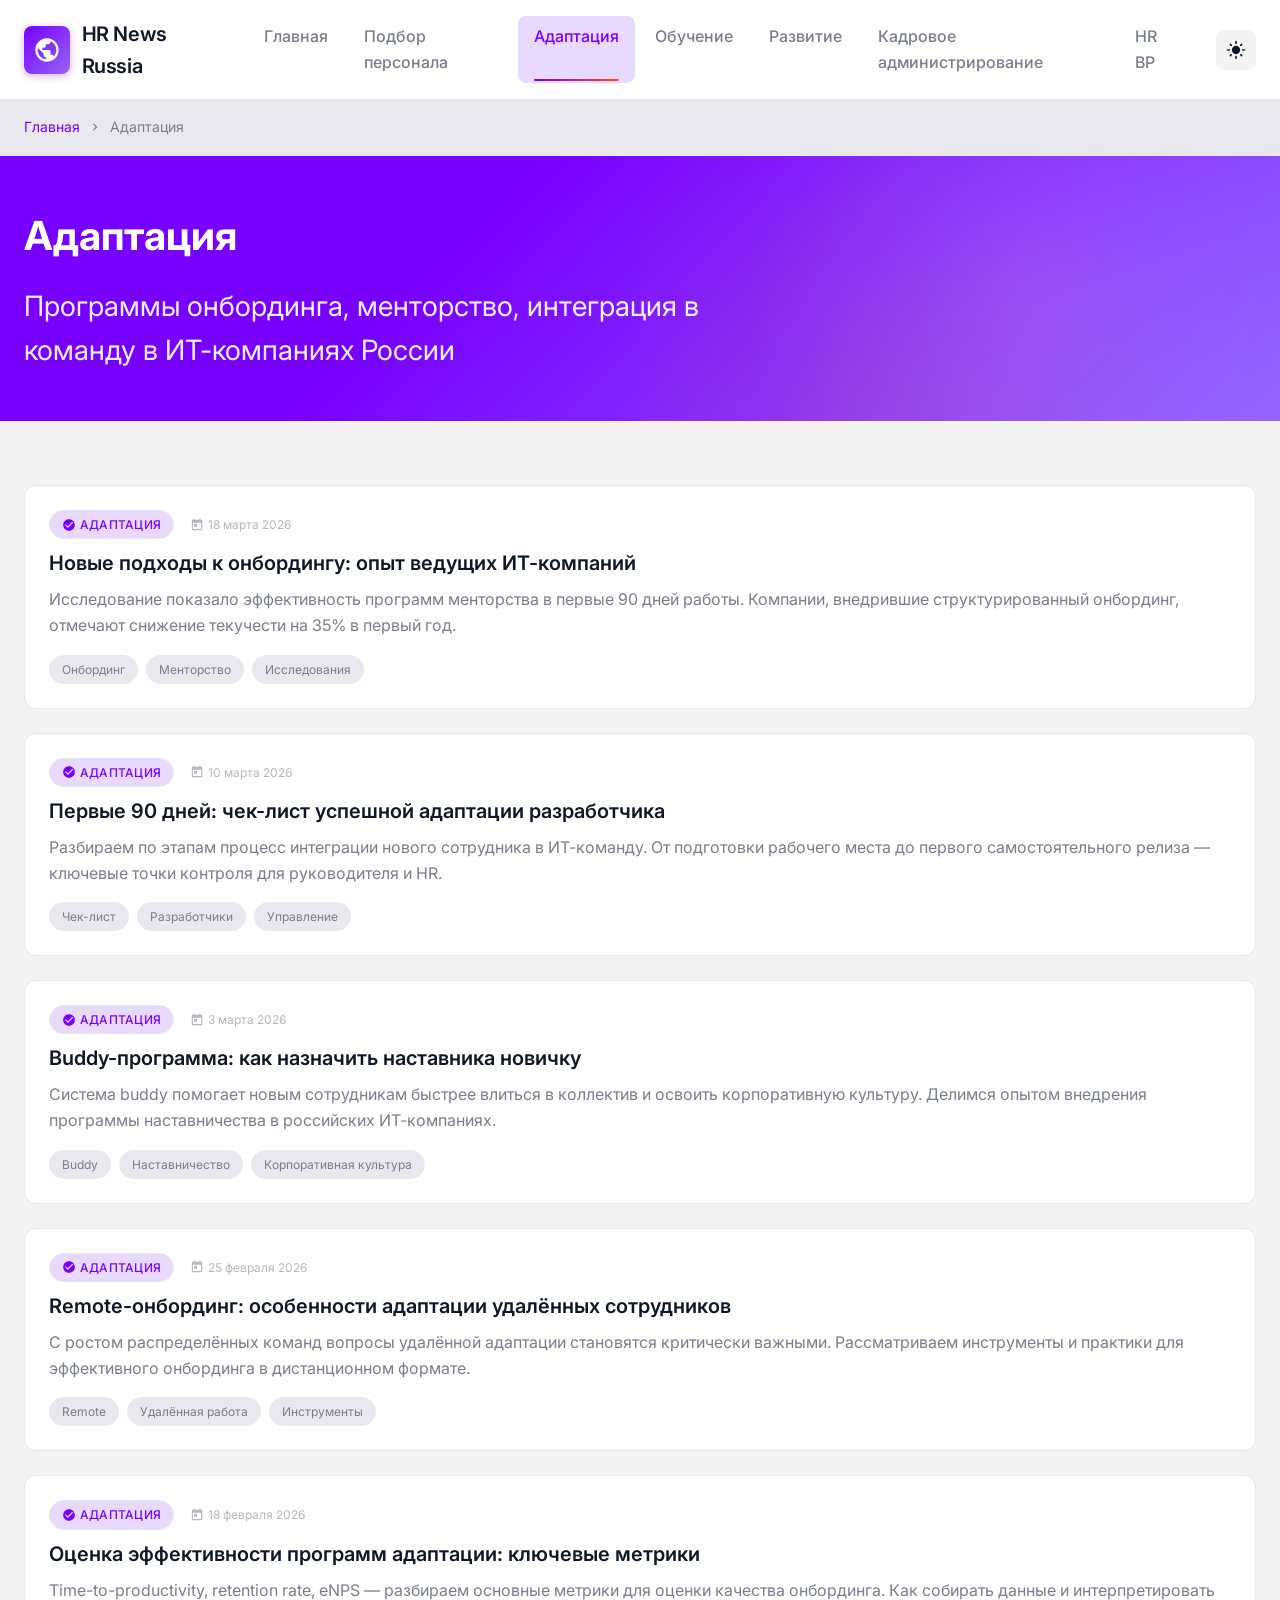
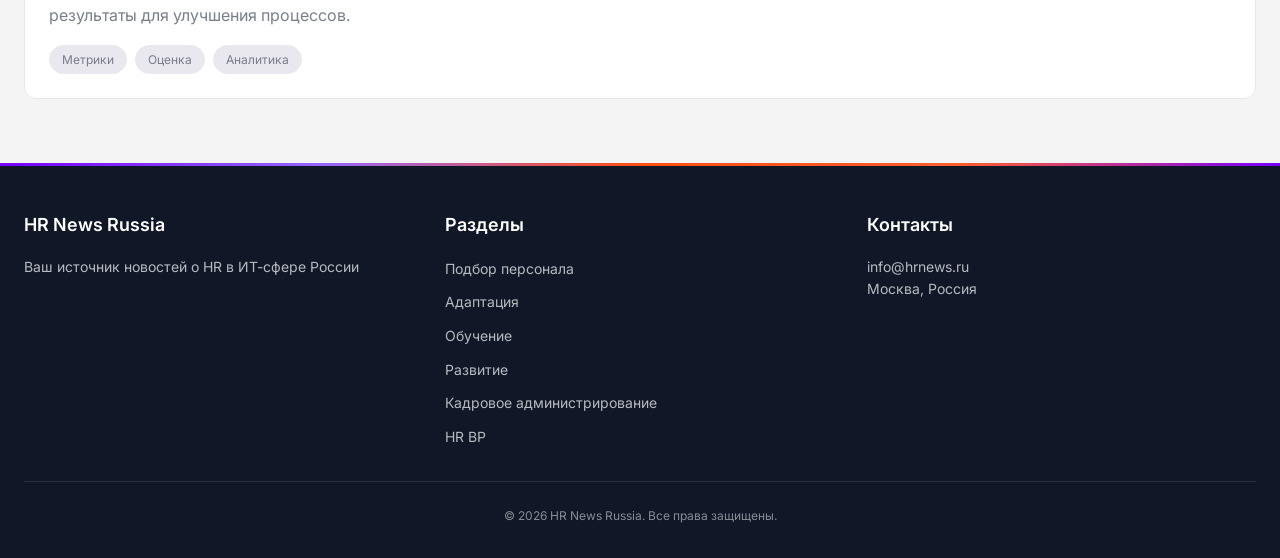
==== pages/adaptation.html @ 778531fd "Initial commit: HR News Russia website with Rostelecom design system" ====
<!DOCTYPE html>
<html lang="ru">
<head>
    <meta charset="UTF-8">
    <meta name="viewport" content="width=device-width, initial-scale=1.0">
    <title>Адаптация — HR News Russia</title>
    <link rel="stylesheet" href="../styles/main.css">
    <link rel="preconnect" href="https://fonts.googleapis.com">
    <link rel="preconnect" href="https://fonts.gstatic.com" crossorigin>
    <link href="https://fonts.googleapis.com/css2?family=Inter:wght@300;400;500;600;700&display=swap" rel="stylesheet">
</head>
<body>
    <!-- Header -->
    <header class="header">
        <div class="container">
            <div class="header-content">
                <div class="logo">
                    <div class="logo-icon">
                        <svg viewBox="0 0 24 24" xmlns="http://www.w3.org/2000/svg">
                            <path d="M12 2C6.48 2 2 6.48 2 12s4.48 10 10 10 10-4.48 10-10S17.52 2 12 2zm-1 17.93c-3.95-.49-7-3.85-7-7.93 0-.62.08-1.21.21-1.79L9 15v1c0 1.1.9 2 2 2v1.93zm6.9-2.54c-.26-.81-1-1.39-1.9-1.39h-1v-3c0-.55-.45-1-1-1H8v-2h2c.55 0 1-.45 1-1V7h2c1.1 0 2-.9 2-2v-.41c2.93 1.19 5 4.06 5 7.41 0 2.08-.8 3.97-2.1 5.39z"/>
                        </svg>
                    </div>
                    <span class="logo-text">HR News Russia</span>
                </div>
                <nav class="nav">
                    <a href="../index.html" class="nav-link">Главная</a>
                    <a href="recruitment.html" class="nav-link">Подбор персонала</a>
                    <a href="adaptation.html" class="nav-link active">Адаптация</a>
                    <a href="training.html" class="nav-link">Обучение</a>
                    <a href="development.html" class="nav-link">Развитие</a>
                    <a href="hr-admin.html" class="nav-link">Кадровое администрирование</a>
                    <a href="hr-bp.html" class="nav-link">HR BP</a>
                </nav>
                <div style="display: flex; gap: 8px; align-items: center;">
                    <button class="theme-toggle" id="themeToggle" aria-label="Переключить тему">
                        <svg class="sun-icon" viewBox="0 0 24 24" xmlns="http://www.w3.org/2000/svg">
                            <path d="M12 7c-2.76 0-5 2.24-5 5s2.24 5 5 5 5-2.24 5-5-2.24-5-5-5zM2 13h2c.55 0 1-.45 1-1s-.45-1-1-1H2c-.55 0-1 .45-1 1s.45 1 1 1zm18 0h2c.55 0 1-.45 1-1s-.45-1-1-1h-2c-.55 0-1 .45-1 1s.45 1 1 1zM11 2v2c0 .55.45 1 1 1s1-.45 1-1V2c0-.55-.45-1-1-1s-1 .45-1 1zm0 18v2c0 .55.45 1 1 1s1-.45 1-1v-2c0-.55-.45-1-1-1s-1 .45-1 1zM5.99 4.58c-.39-.39-1.03-.39-1.41 0-.39.39-.39 1.03 0 1.41l1.06 1.06c.39.39 1.03.39 1.41 0s.39-1.03 0-1.41L5.99 4.58zm12.37 12.37c-.39-.39-1.03-.39-1.41 0-.39.39-.39 1.03 0 1.41l1.06 1.06c.39.39 1.03.39 1.41 0 .39-.39.39-1.03 0-1.41l-1.06-1.06zm1.06-10.96c.39-.39.39-1.03 0-1.41-.39-.39-1.03-.39-1.41 0l-1.06 1.06c-.39.39-.39 1.03 0 1.41s1.03.39 1.41 0l1.06-1.06zM7.05 18.36c.39-.39.39-1.03 0-1.41-.39-.39-1.03-.39-1.41 0l-1.06 1.06c-.39.39-.39 1.03 0 1.41s1.03.39 1.41 0l1.06-1.06z"/>
                        </svg>
                        <svg class="moon-icon" viewBox="0 0 24 24" xmlns="http://www.w3.org/2000/svg" style="display: none;">
                            <path d="M12 3c-4.97 0-9 4.03-9 9s4.03 9 9 9 9-4.03 9-9c0-.46-.04-.92-.1-1.36-.98 1.37-2.58 2.26-4.4 2.26-2.98 0-5.4-2.42-5.4-5.4 0-1.81.89-3.42 2.26-4.4-.44-.06-.9-.1-1.36-.1z"/>
                        </svg>
                    </button>
                    <button class="mobile-menu-btn" aria-label="Меню">
                        <span></span>
                        <span></span>
                        <span></span>
                    </button>
                </div>
            </div>
        </div>
    </header>

    <!-- Breadcrumbs -->
    <div class="breadcrumbs">
        <div class="container">
            <ul class="breadcrumbs-list">
                <li><a href="../index.html">Главная</a></li>
                <li>
                    <svg viewBox="0 0 24 24" xmlns="http://www.w3.org/2000/svg">
                        <path d="M10 6L8.59 7.41 13.17 12l-4.58 4.59L10 18l6-6z"/>
                    </svg>
                </li>
                <li>Адаптация</li>
            </ul>
        </div>
    </div>

    <!-- Page Header -->
    <section class="page-header">
        <div class="container">
            <h1 class="page-title">Адаптация</h1>
            <p class="page-description">Программы онбординга, менторство, интеграция в команду в ИТ-компаниях России</p>
        </div>
    </section>

    <!-- Page Content -->
    <section class="page-content">
        <div class="container">
            <div class="articles-list">
                <article class="article-card animate-fade-in-up">
                    <div class="article-meta">
                        <span class="article-category">
                            <svg viewBox="0 0 24 24" xmlns="http://www.w3.org/2000/svg">
                                <path d="M12 2C6.48 2 2 6.48 2 12s4.48 10 10 10 10-4.48 10-10S17.52 2 12 2zm-2 15l-5-5 1.41-1.41L10 14.17l7.59-7.59L19 8l-9 9z"/>
                            </svg>
                            Адаптация
                        </span>
                        <span class="article-date">
                            <svg viewBox="0 0 24 24" xmlns="http://www.w3.org/2000/svg">
                                <path d="M19 3h-1V1h-2v2H8V1H6v2H5c-1.11 0-1.99.9-1.99 2L3 19c0 1.1.89 2 2 2h14c1.1 0 2-.9 2-2V5c0-1.1-.9-2-2-2zm0 16H5V8h14v11zM7 10h5v5H7z"/>
                            </svg>
                            18 марта 2026
                        </span>
                    </div>
                    <h2 class="article-title">Новые подходы к онбордингу: опыт ведущих ИТ-компаний</h2>
                    <p class="article-excerpt">Исследование показало эффективность программ менторства в первые 90 дней работы. Компании, внедрившие структурированный онбординг, отмечают снижение текучести на 35% в первый год.</p>
                    <div class="article-tags">
                        <span class="article-tag">Онбординг</span>
                        <span class="article-tag">Менторство</span>
                        <span class="article-tag">Исследования</span>
                    </div>
                </article>

                <article class="article-card animate-fade-in-up">
                    <div class="article-meta">
                        <span class="article-category">
                            <svg viewBox="0 0 24 24" xmlns="http://www.w3.org/2000/svg">
                                <path d="M12 2C6.48 2 2 6.48 2 12s4.48 10 10 10 10-4.48 10-10S17.52 2 12 2zm-2 15l-5-5 1.41-1.41L10 14.17l7.59-7.59L19 8l-9 9z"/>
                            </svg>
                            Адаптация
                        </span>
                        <span class="article-date">
                            <svg viewBox="0 0 24 24" xmlns="http://www.w3.org/2000/svg">
                                <path d="M19 3h-1V1h-2v2H8V1H6v2H5c-1.11 0-1.99.9-1.99 2L3 19c0 1.1.89 2 2 2h14c1.1 0 2-.9 2-2V5c0-1.1-.9-2-2-2zm0 16H5V8h14v11zM7 10h5v5H7z"/>
                            </svg>
                            10 марта 2026
                        </span>
                    </div>
                    <h2 class="article-title">Первые 90 дней: чек-лист успешной адаптации разработчика</h2>
                    <p class="article-excerpt">Разбираем по этапам процесс интеграции нового сотрудника в ИТ-команду. От подготовки рабочего места до первого самостоятельного релиза — ключевые точки контроля для руководителя и HR.</p>
                    <div class="article-tags">
                        <span class="article-tag">Чек-лист</span>
                        <span class="article-tag">Разработчики</span>
                        <span class="article-tag">Управление</span>
                    </div>
                </article>

                <article class="article-card animate-fade-in-up">
                    <div class="article-meta">
                        <span class="article-category">
                            <svg viewBox="0 0 24 24" xmlns="http://www.w3.org/2000/svg">
                                <path d="M12 2C6.48 2 2 6.48 2 12s4.48 10 10 10 10-4.48 10-10S17.52 2 12 2zm-2 15l-5-5 1.41-1.41L10 14.17l7.59-7.59L19 8l-9 9z"/>
                            </svg>
                            Адаптация
                        </span>
                        <span class="article-date">
                            <svg viewBox="0 0 24 24" xmlns="http://www.w3.org/2000/svg">
                                <path d="M19 3h-1V1h-2v2H8V1H6v2H5c-1.11 0-1.99.9-1.99 2L3 19c0 1.1.89 2 2 2h14c1.1 0 2-.9 2-2V5c0-1.1-.9-2-2-2zm0 16H5V8h14v11zM7 10h5v5H7z"/>
                            </svg>
                            3 марта 2026
                        </span>
                    </div>
                    <h2 class="article-title">Buddy-программа: как назначить наставника новичку</h2>
                    <p class="article-excerpt">Система buddy помогает новым сотрудникам быстрее влиться в коллектив и освоить корпоративную культуру. Делимся опытом внедрения программы наставничества в российских ИТ-компаниях.</p>
                    <div class="article-tags">
                        <span class="article-tag">Buddy</span>
                        <span class="article-tag">Наставничество</span>
                        <span class="article-tag">Корпоративная культура</span>
                    </div>
                </article>

                <article class="article-card animate-fade-in-up">
                    <div class="article-meta">
                        <span class="article-category">
                            <svg viewBox="0 0 24 24" xmlns="http://www.w3.org/2000/svg">
                                <path d="M12 2C6.48 2 2 6.48 2 12s4.48 10 10 10 10-4.48 10-10S17.52 2 12 2zm-2 15l-5-5 1.41-1.41L10 14.17l7.59-7.59L19 8l-9 9z"/>
                            </svg>
                            Адаптация
                        </span>
                        <span class="article-date">
                            <svg viewBox="0 0 24 24" xmlns="http://www.w3.org/2000/svg">
                                <path d="M19 3h-1V1h-2v2H8V1H6v2H5c-1.11 0-1.99.9-1.99 2L3 19c0 1.1.89 2 2 2h14c1.1 0 2-.9 2-2V5c0-1.1-.9-2-2-2zm0 16H5V8h14v11zM7 10h5v5H7z"/>
                            </svg>
                            25 февраля 2026
                        </span>
                    </div>
                    <h2 class="article-title">Remote-онбординг: особенности адаптации удалённых сотрудников</h2>
                    <p class="article-excerpt">С ростом распределённых команд вопросы удалённой адаптации становятся критически важными. Рассматриваем инструменты и практики для эффективного онбординга в дистанционном формате.</p>
                    <div class="article-tags">
                        <span class="article-tag">Remote</span>
                        <span class="article-tag">Удалённая работа</span>
                        <span class="article-tag">Инструменты</span>
                    </div>
                </article>

                <article class="article-card animate-fade-in-up">
                    <div class="article-meta">
                        <span class="article-category">
                            <svg viewBox="0 0 24 24" xmlns="http://www.w3.org/2000/svg">
                                <path d="M12 2C6.48 2 2 6.48 2 12s4.48 10 10 10 10-4.48 10-10S17.52 2 12 2zm-2 15l-5-5 1.41-1.41L10 14.17l7.59-7.59L19 8l-9 9z"/>
                            </svg>
                            Адаптация
                        </span>
                        <span class="article-date">
                            <svg viewBox="0 0 24 24" xmlns="http://www.w3.org/2000/svg">
                                <path d="M19 3h-1V1h-2v2H8V1H6v2H5c-1.11 0-1.99.9-1.99 2L3 19c0 1.1.89 2 2 2h14c1.1 0 2-.9 2-2V5c0-1.1-.9-2-2-2zm0 16H5V8h14v11zM7 10h5v5H7z"/>
                            </svg>
                            18 февраля 2026
                        </span>
                    </div>
                    <h2 class="article-title">Оценка эффективности программ адаптации: ключевые метрики</h2>
                    <p class="article-excerpt">Time-to-productivity, retention rate, eNPS — разбираем основные метрики для оценки качества онбординга. Как собирать данные и интерпретировать результаты для улучшения процессов.</p>
                    <div class="article-tags">
                        <span class="article-tag">Метрики</span>
                        <span class="article-tag">Оценка</span>
                        <span class="article-tag">Аналитика</span>
                    </div>
                </article>
            </div>
        </div>
    </section>

    <!-- Footer -->
    <footer class="footer">
        <div class="container">
            <div class="footer-content">
                <div class="footer-section">
                    <h4>HR News Russia</h4>
                    <p>Ваш источник новостей о HR в ИТ-сфере России</p>
                </div>
                <div class="footer-section">
                    <h4>Разделы</h4>
                    <ul>
                        <li><a href="recruitment.html">Подбор персонала</a></li>
                        <li><a href="adaptation.html">Адаптация</a></li>
                        <li><a href="training.html">Обучение</a></li>
                        <li><a href="development.html">Развитие</a></li>
                        <li><a href="hr-admin.html">Кадровое администрирование</a></li>
                        <li><a href="hr-bp.html">HR BP</a></li>
                    </ul>
                </div>
                <div class="footer-section">
                    <h4>Контакты</h4>
                    <p>info@hrnews.ru</p>
                    <p>Москва, Россия</p>
                </div>
            </div>
            <div class="footer-bottom">
                <p>&copy; 2026 HR News Russia. Все права защищены.</p>
            </div>
        </div>
    </footer>

    <script src="../scripts/main.js"></script>
</body>
</html>
---- styles/main.css ----
/* ===================================
   HR News Russia — Rostelecom Design System
   https://design.rt.ru/gen2/
   
   Цветовая схема: Комплементарная (Purple + Orange-Red)
   Правило 60-30-10: 60% основной, 30% вторичный, 10% акцент
   =================================== */

/* ===================================
   CSS Variables — Rostelecom Theme
   =================================== */
:root {
    /* ===== Primary Colors — Rostelecom Official Palette ===== */
    /* Primary 1 (Purple) — основной брендовый цвет */
    --primary-1-day: #7700FF;
    --primary-1-night: #9466FF;
    --primary-1-light: #B380FF;
    --primary-1-lighter: #D4B3FF;
    --primary-1-lightest: #E8D9FF;
    
    /* Primary 2 (Orange-Red) — вторичный брендовый цвет */
    --primary-2-day: #FF4F12;
    --primary-2-night: #FF5E2D;
    --primary-2-light: #FF7A50;
    --primary-2-lighter: #FF9B7A;
    --primary-2-lightest: #FFC4B3;
    
    /* ===== Secondary Colors — Rostelecom Official Palette ===== */
    /* Secondary 1 (Teal/Green) */
    --secondary-1-day: #29CCA3;
    --secondary-1-night: #16D9A6;
    --secondary-1-light: #4AE5B8;
    --secondary-1-lighter: #7EEFD0;
    --secondary-1-lightest: #B8F8E8;
    
    /* Secondary 2 (Blue) */
    --secondary-2-day: #2F9AFF;
    --secondary-2-night: #40A2FF;
    --secondary-2-light: #5AADFF;
    --secondary-2-lighter: #85C2FF;
    --secondary-2-lightest: #BDE0FF;
    
    /* ===== System UI Colors — Rostelecom Official Palette ===== */
    /* Success (Green) */
    --success-day: #00D359;
    --success-night: #26DA72;
    --success-light: #4AE58A;
    --success-bg: #E6F9ED;
    
    /* Error (Red) */
    --error-day: #FF0C0C;
    --error-night: #FF4747;
    --error-light: #FF6B6B;
    --error-bg: #FFE6E6;
    
    /* Warning (Yellow/Amber) */
    --warning-day: #FFB608;
    --warning-night: #FFCA00;
    --warning-light: #FFD633;
    --warning-bg: #FFF8E6;
    
    /* Info (Blue) */
    --info-day: #0042ED;
    --info-night: #4075FF;
    --info-light: #6B91FF;
    --info-bg: #E6EBFF;
    
    /* ===== Grayscale Palette — Rostelecom Official ===== */
    --black: #101828;        /* 100% */
    --grey-95: #1D2533;      /* 95% */
    --grey-90: #272F3D;      /* 90% */
    --grey-80: #3D4555;      /* 80% */
    --grey-60: #797E8B;      /* 60% */
    --grey-40: #B5B7C0;      /* 40% */
    --grey-20: #D3D4DB;      /* 20% */
    --grey-10: #E8E8EE;      /* 10% */
    --grey-5: #F4F4F5;       /* 5% */
    --white: #FFFFFF;        /* 0% */
    
    /* ===== Transparent Palette — For Light Theme ===== */
    --transparent-100: rgba(16, 24, 40, 1);
    --transparent-75: rgba(16, 24, 40, 0.7);
    --transparent-50: rgba(16, 24, 40, 0.5);
    --transparent-25: rgba(16, 24, 40, 0.25);
    --transparent-10: rgba(16, 24, 40, 0.1);
    --transparent-5: rgba(16, 24, 40, 0.05);
    --transparent-3: rgba(16, 24, 40, 0.025);
    
    /* ===== Semantic Color Variables — Rostelecom IT Company Scheme ===== */
    /* Primary: Purple — креативность, инновации, технологии */
    --color-primary: var(--primary-1-day);
    --color-primary-hover: var(--primary-1-light);
    --color-primary-active: var(--primary-1-day);
    --color-primary-light: var(--primary-1-lightest);
    --color-primary-bg: var(--primary-1-lightest);
    --color-primary-night: var(--primary-1-night);
    
    /* Secondary: Orange-Red — энергия, действие, CTA */
    --color-secondary: var(--primary-2-day);
    --color-secondary-hover: var(--primary-2-light);
    --color-secondary-active: var(--primary-2-day);
    --color-secondary-light: var(--primary-2-lightest);
    --color-secondary-bg: var(--primary-2-lightest);
    --color-secondary-night: var(--primary-2-night);
    
    /* Accent Colors */
    --color-accent: var(--secondary-1-day);
    --color-accent-hover: var(--secondary-1-light);
    --color-accent-night: var(--secondary-1-night);
    
    --color-accent-2: var(--secondary-2-day);
    --color-accent-2-hover: var(--secondary-2-light);
    --color-accent-2-night: var(--secondary-2-night);
    
    /* Functional Colors */
    --color-success: var(--success-day);
    --color-success-bg: var(--success-bg);
    --color-success-night: var(--success-night);
    
    --color-error: var(--error-day);
    --color-error-bg: var(--error-bg);
    --color-error-night: var(--error-night);
    
    --color-warning: var(--warning-day);
    --color-warning-bg: var(--warning-bg);
    --color-warning-night: var(--warning-night);
    
    --color-info: var(--info-night);
    --color-info-bg: var(--info-bg);
    --color-info-day: var(--info-day);
    
    /* Background Colors — Light Theme */
    --color-bg-primary: var(--white);
    --color-bg-secondary: var(--grey-5);
    --color-bg-tertiary: var(--grey-10);
    --color-bg-elevated: var(--white);
    --color-bg-inverse: var(--black);
    --color-bg-brand: var(--color-primary);
    
    /* Text Colors — Light Theme */
    --color-text-primary: var(--black);
    --color-text-secondary: var(--grey-60);
    --color-text-tertiary: var(--grey-40);
    --color-text-inverse: var(--white);
    --color-text-link: var(--color-primary);
    --color-text-link-hover: var(--color-primary-hover);
    --color-text-brand: var(--color-primary);
    
    /* Border Colors — Light Theme */
    --color-border-primary: var(--grey-20);
    --color-border-secondary: var(--grey-10);
    --color-border-inverse: var(--grey-40);
    --color-border-brand: var(--color-primary);
    --color-border-focus: var(--color-primary);
    
    /* ===== Typography — Rostelecom System ===== */
    --font-family: 'Inter', -apple-system, BlinkMacSystemFont, 'Segoe UI', Roboto, Helvetica, Arial, sans-serif;
    
    /* Font Sizes */
    --font-size-display: 3.5rem;    /* 56px */
    --font-size-title: 2.5rem;      /* 40px */
    --font-size-headline: 1.75rem;  /* 28px */
    --font-size-title-1: 1.5rem;    /* 24px */
    --font-size-title-2: 1.25rem;   /* 20px */
    --font-size-title-3: 1.125rem;  /* 18px */
    --font-size-body: 1rem;         /* 16px */
    --font-size-caption: 0.875rem;  /* 14px */
    --font-size-small: 0.75rem;     /* 12px */
    
    /* Font Weights */
    --font-weight-light: 300;
    --font-weight-regular: 400;
    --font-weight-medium: 500;
    --font-weight-semibold: 600;
    --font-weight-bold: 700;
    
    /* Line Heights */
    --line-height-tight: 1.2;
    --line-height-normal: 1.4;
    --line-height-relaxed: 1.6;
    
    /* Letter Spacing */
    --letter-spacing-tight: -0.02em;
    --letter-spacing-normal: 0;
    --letter-spacing-wide: 0.02em;
    
    /* ===== Spacing ===== */
    --spacing-0: 0;
    --spacing-1: 4px;
    --spacing-2: 8px;
    --spacing-3: 12px;
    --spacing-4: 16px;
    --spacing-5: 20px;
    --spacing-6: 24px;
    --spacing-7: 28px;
    --spacing-8: 32px;
    --spacing-10: 40px;
    --spacing-12: 48px;
    --spacing-16: 64px;
    --spacing-20: 80px;
    --spacing-24: 96px;
    
    /* ===== Border Radius ===== */
    --radius-xs: 4px;
    --radius-s: 8px;
    --radius-m: 12px;
    --radius-l: 16px;
    --radius-xl: 20px;
    --radius-full: 9999px;
    
    /* ===== Shadows ===== */
    --shadow-xs: 0 1px 2px rgba(0, 0, 0, 0.05);
    --shadow-s: 0 2px 4px rgba(0, 0, 0, 0.06), 0 1px 2px rgba(0, 0, 0, 0.04);
    --shadow-m: 0 4px 8px rgba(0, 0, 0, 0.08), 0 2px 4px rgba(0, 0, 0, 0.04);
    --shadow-l: 0 8px 16px rgba(0, 0, 0, 0.1), 0 4px 8px rgba(0, 0, 0, 0.05);
    --shadow-xl: 0 16px 32px rgba(0, 0, 0, 0.12), 0 8px 16px rgba(0, 0, 0, 0.06);
    
    /* ===== Transitions & Animation ===== */
    --transition-fast: 150ms cubic-bezier(0.4, 0, 0.2, 1);
    --transition-normal: 250ms cubic-bezier(0.4, 0, 0.2, 1);
    --transition-slow: 350ms cubic-bezier(0.4, 0, 0.2, 1);
    
    /* ===== Container ===== */
    --container-max: 1280px;
    --container-padding: var(--spacing-6);
    
    /* ===== Z-index layers ===== */
    --z-dropdown: 100;
    --z-sticky: 200;
    --z-modal: 300;
    --z-tooltip: 400;
}

/* ===== Dark Theme — Rostelecom IT Company Official Palette ===== */
.theme-dark {
    /* Background Colors — Dark Theme */
    --color-bg-primary: var(--black);
    --color-bg-secondary: var(--grey-95);
    --color-bg-tertiary: var(--grey-90);
    --color-bg-elevated: var(--grey-95);
    
    /* Text Colors — Dark Theme */
    --color-text-primary: var(--white);
    --color-text-secondary: var(--grey-40);
    --color-text-tertiary: var(--grey-60);
    --color-text-link: var(--primary-1-night);
    --color-text-link-hover: var(--primary-1-light);
    
    /* Border Colors — Dark Theme */
    --color-border-primary: var(--grey-80);
    --color-border-secondary: var(--grey-90);
    
    /* Brand Colors — Dark Theme */
    --color-primary: var(--primary-1-night);
    --color-primary-hover: var(--primary-1-light);
    --color-primary-light: rgba(148, 102, 255, 0.15);
    --color-primary-bg: rgba(148, 102, 255, 0.1);
    
    --color-secondary: var(--primary-2-night);
    --color-secondary-hover: var(--primary-2-light);
    --color-secondary-light: rgba(255, 94, 45, 0.15);
    --color-secondary-bg: rgba(255, 94, 45, 0.1);
    
    /* Accent Colors — Dark Theme */
    --color-accent: var(--secondary-1-night);
    --color-accent-hover: var(--secondary-1-light);
    
    --color-accent-2: var(--secondary-2-night);
    --color-accent-2-hover: var(--secondary-2-light);
    
    /* Functional Colors — Dark Theme */
    --color-success: var(--success-night);
    --color-success-bg: rgba(38, 218, 114, 0.15);
    
    --color-error: var(--error-night);
    --color-error-bg: rgba(255, 71, 71, 0.15);
    
    --color-warning: var(--warning-night);
    --color-warning-bg: rgba(255, 202, 0, 0.15);
    
    --color-info: var(--info-night);
    --color-info-bg: rgba(64, 117, 255, 0.15);
}

/* ===== Media Queries for Dark Theme ===== */
@media (prefers-color-scheme: dark) {
    :root:not(.theme-light) {
        /* Background Colors — Dark Theme */
        --color-bg-primary: var(--black);
        --color-bg-secondary: var(--grey-95);
        --color-bg-tertiary: var(--grey-90);
        --color-bg-elevated: var(--grey-95);
        
        /* Text Colors — Dark Theme */
        --color-text-primary: var(--white);
        --color-text-secondary: var(--grey-40);
        --color-text-tertiary: var(--grey-60);
        --color-text-link: var(--primary-1-night);
        --color-text-link-hover: var(--primary-1-light);
        
        /* Border Colors — Dark Theme */
        --color-border-primary: var(--grey-80);
        --color-border-secondary: var(--grey-90);
        
        /* Brand Colors — Dark Theme */
        --color-primary: var(--primary-1-night);
        --color-primary-hover: var(--primary-1-light);
        --color-primary-light: rgba(148, 102, 255, 0.15);
        --color-primary-bg: rgba(148, 102, 255, 0.1);
        
        --color-secondary: var(--primary-2-night);
        --color-secondary-hover: var(--primary-2-light);
        --color-secondary-light: rgba(255, 94, 45, 0.15);
        --color-secondary-bg: rgba(255, 94, 45, 0.1);
        
        /* Accent Colors — Dark Theme */
        --color-accent: var(--secondary-1-night);
        --color-accent-hover: var(--secondary-1-light);
        
        --color-accent-2: var(--secondary-2-night);
        --color-accent-2-hover: var(--secondary-2-light);
        
        /* Functional Colors — Dark Theme */
        --color-success: var(--success-night);
        --color-success-bg: rgba(38, 218, 114, 0.15);
        
        --color-error: var(--error-night);
        --color-error-bg: rgba(255, 71, 71, 0.15);
        
        --color-warning: var(--warning-night);
        --color-warning-bg: rgba(255, 202, 0, 0.15);
        
        --color-info: var(--info-night);
        --color-info-bg: rgba(64, 117, 255, 0.15);
    }
}

/* ===== Reset & Base ===== */
*, *::before, *::after {
    box-sizing: border-box;
    margin: 0;
    padding: 0;
}

html {
    font-size: 16px;
    scroll-behavior: smooth;
    -webkit-font-smoothing: antialiased;
    -moz-osx-font-smoothing: grayscale;
}

body {
    font-family: var(--font-family);
    font-size: var(--font-size-body);
    font-weight: var(--font-weight-regular);
    line-height: var(--line-height-relaxed);
    color: var(--color-text-primary);
    background-color: var(--color-bg-primary);
    min-height: 100vh;
    display: flex;
    flex-direction: column;
    transition: background-color var(--transition-normal), color var(--transition-normal);
}

a {
    color: var(--color-text-link);
    text-decoration: none;
    transition: color var(--transition-fast);
}

a:hover {
    color: var(--color-text-link-hover);
}

ul, ol {
    list-style: none;
}

img {
    max-width: 100%;
    height: auto;
    display: block;
}

button {
    font-family: inherit;
    cursor: pointer;
    border: none;
    background: none;
}

/* ===== Container ===== */
.container {
    max-width: var(--container-max);
    margin: 0 auto;
    padding: 0 var(--container-padding);
}

/* ===================================
   Header
   =================================== */
.header {
    background: var(--color-bg-elevated);
    border-bottom: 1px solid var(--color-border-secondary);
    position: sticky;
    top: 0;
    z-index: var(--z-sticky);
    box-shadow: var(--shadow-xs);
    transition: all var(--transition-normal);
    backdrop-filter: blur(10px);
    background: rgba(255, 255, 255, 0.95);
}

.theme-dark .header {
    background: rgba(15, 20, 25, 0.95);
}

.header-content {
    display: flex;
    align-items: center;
    justify-content: space-between;
    padding: var(--spacing-4) 0;
    gap: var(--spacing-6);
}

.logo {
    display: flex;
    align-items: center;
    gap: var(--spacing-3);
}

.logo-icon {
    display: flex;
    align-items: center;
    justify-content: center;
    width: 48px;
    height: 48px;
    background: linear-gradient(135deg, var(--primary-1-day), var(--primary-1-night));
    border-radius: var(--radius-s);
    transition: all var(--transition-normal);
    box-shadow: 0 2px 8px rgba(119, 0, 255, 0.3);
}

.logo-icon svg {
    width: 28px;
    height: 28px;
    fill: white;
}

.logo:hover .logo-icon {
    transform: scale(1.05) rotate(3deg);
    box-shadow: 0 4px 12px rgba(119, 0, 255, 0.4);
}

.logo-text {
    font-size: var(--font-size-title-2);
    font-weight: var(--font-weight-semibold);
    color: var(--color-text-primary);
    letter-spacing: var(--letter-spacing-tight);
}

.nav {
    display: flex;
    gap: var(--spacing-1);
}

.nav-link {
    padding: var(--spacing-2) var(--spacing-4);
    font-size: var(--font-size-body);
    font-weight: var(--font-weight-medium);
    color: var(--color-text-secondary);
    border-radius: var(--radius-s);
    transition: all var(--transition-fast);
    position: relative;
}

.nav-link::after {
    content: '';
    position: absolute;
    bottom: 2px;
    left: var(--spacing-4);
    right: var(--spacing-4);
    height: 2px;
    background: linear-gradient(90deg, var(--color-primary), var(--color-secondary));
    border-radius: var(--radius-full);
    transform: scaleX(0);
    transition: transform var(--transition-fast);
}

.nav-link:hover {
    color: var(--color-primary);
    background: var(--color-bg-tertiary);
}

.nav-link:hover::after {
    transform: scaleX(1);
}

.nav-link.active {
    color: var(--color-primary);
    background: var(--color-primary-bg);
}

.nav-link.active::after {
    transform: scaleX(1);
}

.mobile-menu-btn {
    display: none;
    flex-direction: column;
    gap: 5px;
    padding: var(--spacing-2);
    width: 40px;
    height: 40px;
    align-items: center;
    justify-content: center;
    border-radius: var(--radius-s);
    transition: background var(--transition-fast);
}

.mobile-menu-btn:hover {
    background: var(--color-bg-secondary);
}

.mobile-menu-btn span {
    width: 20px;
    height: 2px;
    background: var(--color-text-primary);
    border-radius: var(--radius-full);
    transition: all var(--transition-fast);
}

/* ===================================
   Hero Section
   =================================== */
.hero {
    background: linear-gradient(135deg, var(--primary-1-day) 0%, var(--primary-1-day) 35%, var(--primary-1-night) 100%);
    padding: var(--spacing-20) 0;
    color: white;
    position: relative;
    overflow: hidden;
}

.hero::before {
    content: '';
    position: absolute;
    top: 0;
    right: 0;
    width: 50%;
    height: 100%;
    background: 
        radial-gradient(circle at 80% 20%, rgba(255, 255, 255, 0.1) 0%, transparent 40%),
        radial-gradient(circle at 60% 80%, rgba(255, 79, 18, 0.15) 0%, transparent 50%);
    animation: gradientShift 15s ease infinite;
}

@keyframes gradientShift {
    0%, 100% { opacity: 0.5; transform: scale(1); }
    50% { opacity: 0.8; transform: scale(1.1); }
}

.hero-content {
    max-width: 800px;
    position: relative;
    z-index: 1;
}

.hero-title {
    font-size: var(--font-size-title);
    font-weight: var(--font-weight-bold);
    line-height: var(--line-height-tight);
    margin-bottom: var(--spacing-4);
    letter-spacing: var(--letter-spacing-tight);
    animation: fadeInUp 0.8s ease-out;
}

.hero-subtitle {
    font-size: var(--font-size-headline);
    font-weight: var(--font-weight-light);
    line-height: var(--line-height-relaxed);
    opacity: 0.95;
    animation: fadeInUp 0.8s ease-out 0.2s both;
}

/* ===================================
   Section Titles
   =================================== */
.section-title {
    font-size: var(--font-size-title-1);
    font-weight: var(--font-weight-bold);
    color: var(--color-text-primary);
    margin-bottom: var(--spacing-8);
    position: relative;
    padding-bottom: var(--spacing-4);
    letter-spacing: var(--letter-spacing-tight);
}

.section-title::after {
    content: '';
    position: absolute;
    bottom: 0;
    left: 0;
    width: 48px;
    height: 4px;
    background: linear-gradient(90deg, var(--color-primary), var(--blue-500));
    border-radius: var(--radius-full);
}

/* ===================================
   Categories Section
   =================================== */
.categories {
    padding: var(--spacing-16) 0;
    background: var(--color-bg-secondary);
}

.categories-grid {
    display: grid;
    grid-template-columns: repeat(6, 1fr);
    gap: var(--spacing-4);
}

.category-card {
    background: var(--color-bg-elevated);
    padding: var(--spacing-6);
    border-radius: var(--radius-m);
    box-shadow: var(--shadow-s);
    transition: all var(--transition-normal);
    text-align: center;
    border: 1px solid var(--color-border-secondary);
    position: relative;
    overflow: hidden;
}

.category-card::before {
    content: '';
    position: absolute;
    top: 0;
    left: 0;
    right: 0;
    height: 3px;
    background: linear-gradient(90deg, var(--color-primary) 0%, var(--color-secondary) 100%);
    transform: scaleX(0);
    transition: transform var(--transition-normal);
}

.category-card:hover {
    transform: translateY(-4px);
    box-shadow: var(--shadow-l);
    border-color: var(--color-primary);
}

.category-card:hover::before {
    transform: scaleX(1);
}

.category-icon {
    width: 56px;
    height: 56px;
    margin: 0 auto var(--spacing-4);
    display: flex;
    align-items: center;
    justify-content: center;
    background: var(--color-primary-bg);
    border-radius: var(--radius-m);
    transition: all var(--transition-normal);
}

.category-card:hover .category-icon {
    background: linear-gradient(135deg, var(--color-primary), var(--primary-1-night));
    transform: scale(1.1) rotate(5deg);
}

.category-icon svg {
    width: 28px;
    height: 28px;
    fill: var(--color-primary);
    transition: fill var(--transition-fast);
}

.category-card:hover .category-icon svg {
    fill: white;
}

.category-title {
    font-size: var(--font-size-title-3);
    font-weight: var(--font-weight-semibold);
    color: var(--color-text-primary);
    margin-bottom: var(--spacing-2);
    line-height: var(--line-height-tight);
}

.category-desc {
    font-size: var(--font-size-caption);
    color: var(--color-text-tertiary);
    line-height: var(--line-height-relaxed);
}

/* ===================================
   Latest News Section
   =================================== */
.latest-news {
    padding: var(--spacing-16) 0;
    background: var(--color-bg-primary);
}

.news-grid {
    display: grid;
    grid-template-columns: repeat(3, 1fr);
    gap: var(--spacing-6);
}

.news-card {
    background: var(--color-bg-elevated);
    border: 1px solid var(--color-border-secondary);
    border-radius: var(--radius-m);
    padding: var(--spacing-6);
    transition: all var(--transition-normal);
    position: relative;
    overflow: hidden;
}

.news-card::after {
    content: '';
    position: absolute;
    bottom: 0;
    left: 0;
    right: 0;
    height: 3px;
    background: linear-gradient(90deg, var(--color-primary) 0%, var(--color-secondary) 100%);
    transform: scaleX(0);
    transition: transform var(--transition-normal);
}

.news-card:hover {
    box-shadow: var(--shadow-l);
    border-color: var(--color-primary);
    transform: translateY(-4px);
}

.news-card:hover::after {
    transform: scaleX(1);
}

.news-date {
    display: inline-flex;
    align-items: center;
    gap: var(--spacing-2);
    font-size: var(--font-size-small);
    color: var(--color-text-tertiary);
    margin-bottom: var(--spacing-3);
    padding: var(--spacing-1) var(--spacing-3);
    background: var(--color-bg-tertiary);
    border-radius: var(--radius-full);
    border: 1px solid var(--color-border-secondary);
}

.news-date svg {
    width: 14px;
    height: 14px;
    fill: currentColor;
}

.news-title {
    font-size: var(--font-size-title-3);
    font-weight: var(--font-weight-semibold);
    color: var(--color-text-primary);
    margin-bottom: var(--spacing-3);
    line-height: var(--line-height-tight);
    transition: color var(--transition-fast);
}

.news-card:hover .news-title {
    color: var(--color-primary);
}

.news-excerpt {
    font-size: var(--font-size-body);
    color: var(--color-text-secondary);
    line-height: var(--line-height-relaxed);
    margin-bottom: var(--spacing-4);
}

.news-link {
    display: inline-flex;
    align-items: center;
    gap: var(--spacing-2);
    font-size: var(--font-size-body);
    font-weight: var(--font-weight-medium);
    color: var(--color-primary);
    transition: all var(--transition-fast);
}

.news-link svg {
    width: 16px;
    height: 16px;
    fill: currentColor;
    transition: transform var(--transition-fast);
}

.news-link:hover {
    color: var(--color-primary-hover);
}

.news-link:hover svg {
    transform: translateX(4px);
}

/* ===================================
   Footer
   =================================== */
.footer {
    background: var(--color-bg-inverse);
    color: white;
    padding: var(--spacing-12) 0 var(--spacing-8);
    margin-top: auto;
    position: relative;
    overflow: hidden;
}

.footer::before {
    content: '';
    position: absolute;
    top: 0;
    left: 0;
    right: 0;
    height: 3px;
    background: linear-gradient(90deg, 
        var(--color-primary) 0%, 
        var(--primary-1-night) 25%, 
        var(--color-secondary) 50%, 
        var(--primary-2-night) 75%, 
        var(--color-primary) 100%);
}

.footer-content {
    display: grid;
    grid-template-columns: repeat(3, 1fr);
    gap: var(--spacing-8);
    margin-bottom: var(--spacing-8);
}

.footer-section h4 {
    font-size: var(--font-size-title-3);
    font-weight: var(--font-weight-semibold);
    margin-bottom: var(--spacing-4);
    color: white;
}

.footer-section p {
    font-size: var(--font-size-caption);
    color: rgba(255, 255, 255, 0.7);
    line-height: var(--line-height-relaxed);
}

.footer-section ul {
    display: flex;
    flex-direction: column;
    gap: var(--spacing-2);
}

.footer-section ul a {
    color: rgba(255, 255, 255, 0.7);
    font-size: var(--font-size-caption);
    transition: color var(--transition-fast);
    padding: var(--spacing-1) 0;
}

.footer-section ul a:hover {
    color: white;
    padding-left: var(--spacing-2);
}

.footer-bottom {
    border-top: 1px solid rgba(255, 255, 255, 0.1);
    padding-top: var(--spacing-6);
    text-align: center;
}

.footer-bottom p {
    font-size: var(--font-size-small);
    color: rgba(255, 255, 255, 0.5);
}

/* ===================================
   Page Header (for inner pages)
   =================================== */
.page-header {
    background: linear-gradient(135deg, var(--primary-1-day) 0%, var(--primary-1-day) 35%, var(--primary-1-night) 100%);
    padding: var(--spacing-12) 0;
    color: white;
    position: relative;
    overflow: hidden;
}

.page-header::before {
    content: '';
    position: absolute;
    top: -50%;
    right: -10%;
    width: 60%;
    height: 200%;
    background: 
        radial-gradient(circle, rgba(255, 255, 255, 0.08) 0%, transparent 60%),
        radial-gradient(circle at 30% 70%, rgba(255, 79, 18, 0.1) 0%, transparent 50%);
    animation: rotateBg 30s linear infinite;
}

@keyframes rotateBg {
    from { transform: rotate(0deg); }
    to { transform: rotate(360deg); }
}

.page-title {
    font-size: var(--font-size-title);
    font-weight: var(--font-weight-bold);
    margin-bottom: var(--spacing-4);
    position: relative;
    z-index: 1;
}

.page-description {
    font-size: var(--font-size-headline);
    opacity: 0.95;
    max-width: 700px;
    position: relative;
    z-index: 1;
}

/* ===================================
   Page Content
   =================================== */
.page-content {
    padding: var(--spacing-16) 0;
    flex: 1;
    background: var(--color-bg-secondary);
}

/* ===================================
   Article Card
   =================================== */
.articles-list {
    display: flex;
    flex-direction: column;
    gap: var(--spacing-6);
}

.article-card {
    background: var(--color-bg-elevated);
    border: 1px solid var(--color-border-secondary);
    border-radius: var(--radius-m);
    padding: var(--spacing-6);
    transition: all var(--transition-normal);
    position: relative;
    overflow: hidden;
}

.article-card::before {
    content: '';
    position: absolute;
    left: 0;
    top: 0;
    bottom: 0;
    width: 4px;
    background: linear-gradient(180deg, var(--color-primary) 0%, var(--color-secondary) 100%);
    transform: scaleY(0);
    transition: transform var(--transition-normal);
}

.article-card:hover {
    box-shadow: var(--shadow-l);
    border-color: var(--color-primary);
    transform: translateX(4px);
}

.article-card:hover::before {
    transform: scaleY(1);
}

.article-meta {
    display: flex;
    gap: var(--spacing-4);
    margin-bottom: var(--spacing-3);
    flex-wrap: wrap;
}

.article-category {
    display: inline-flex;
    align-items: center;
    gap: var(--spacing-1);
    font-size: var(--font-size-small);
    font-weight: var(--font-weight-medium);
    color: var(--color-primary);
    text-transform: uppercase;
    letter-spacing: var(--letter-spacing-wide);
    padding: var(--spacing-1) var(--spacing-3);
    background: var(--color-primary-bg);
    border-radius: var(--radius-full);
    border: 1px solid var(--color-border-secondary);
}

.article-category svg {
    width: 14px;
    height: 14px;
    fill: currentColor;
}

.article-date {
    display: inline-flex;
    align-items: center;
    gap: var(--spacing-1);
    font-size: var(--font-size-small);
    color: var(--color-text-tertiary);
}

.article-date svg {
    width: 14px;
    height: 14px;
    fill: currentColor;
}

.article-card .article-title {
    font-size: var(--font-size-title-2);
    font-weight: var(--font-weight-semibold);
    color: var(--color-text-primary);
    margin-bottom: var(--spacing-3);
    line-height: var(--line-height-tight);
    transition: color var(--transition-fast);
}

.article-card:hover .article-title {
    color: var(--color-primary);
}

.article-card .article-excerpt {
    font-size: var(--font-size-body);
    color: var(--color-text-secondary);
    line-height: var(--line-height-relaxed);
    margin-bottom: var(--spacing-4);
}

.article-tags {
    display: flex;
    gap: var(--spacing-2);
    flex-wrap: wrap;
}

.article-tag {
    font-size: var(--font-size-small);
    background: var(--color-bg-tertiary);
    color: var(--color-text-secondary);
    padding: var(--spacing-1) var(--spacing-3);
    border-radius: var(--radius-full);
    border: 1px solid var(--color-border-secondary);
    transition: all var(--transition-fast);
}

.article-tag:hover {
    background: var(--color-primary);
    color: white;
    border-color: var(--color-primary);
    transform: translateY(-1px);
}

/* ===================================
   Breadcrumbs
   =================================== */
.breadcrumbs {
    padding: var(--spacing-4) 0;
    background: var(--color-bg-tertiary);
    border-bottom: 1px solid var(--color-border-secondary);
}

.breadcrumbs-list {
    display: flex;
    gap: var(--spacing-2);
    align-items: center;
}

.breadcrumbs-list li {
    font-size: var(--font-size-caption);
    color: var(--color-text-secondary);
    display: flex;
    align-items: center;
    gap: var(--spacing-2);
}

.breadcrumbs-list li svg {
    width: 14px;
    height: 14px;
    fill: currentColor;
}

.breadcrumbs-list a {
    color: var(--color-primary);
    transition: color var(--transition-fast);
}

.breadcrumbs-list a:hover {
    color: var(--color-primary-hover);
}

.breadcrumbs-list li:not(:last-child) a {
    color: var(--color-text-link);
}

/* ===================================
   Buttons — Rostelecom Style
   =================================== */
.btn {
    display: inline-flex;
    align-items: center;
    justify-content: center;
    gap: var(--spacing-2);
    font-family: var(--font-family);
    font-weight: var(--font-weight-medium);
    font-size: var(--font-size-body);
    line-height: var(--line-height-normal);
    text-align: center;
    text-decoration: none;
    border-radius: var(--radius-s);
    border: none;
    cursor: pointer;
    transition: all var(--transition-fast);
    position: relative;
    overflow: hidden;
    white-space: nowrap;
}

.btn::before {
    content: '';
    position: absolute;
    top: 0;
    left: 0;
    right: 0;
    bottom: 0;
    background: linear-gradient(180deg, rgba(255,255,255,0.15), transparent);
    opacity: 0;
    transition: opacity var(--transition-fast);
    pointer-events: none;
}

.btn:hover::before {
    opacity: 1;
}

.btn svg {
    width: 20px;
    height: 20px;
    fill: currentColor;
    flex-shrink: 0;
}

/* Button Sizes */
.btn-s {
    padding: var(--spacing-2) var(--spacing-4);
    font-size: var(--font-size-caption);
    min-height: 32px;
    border-radius: var(--radius-xs);
}

.btn-m {
    padding: var(--spacing-3) var(--spacing-5);
    font-size: var(--font-size-body);
    min-height: 40px;
}

.btn-l {
    padding: var(--spacing-4) var(--spacing-6);
    font-size: var(--font-size-title-3);
    min-height: 48px;
    border-radius: var(--radius-m);
}

/* Button Variants — Rostelecom Color Scheme */
.btn-primary {
    background: var(--color-primary);
    color: white;
    box-shadow: 0 2px 4px rgba(119, 0, 255, 0.3);
}

.btn-primary:hover {
    background: var(--color-primary-hover);
    color: white;
    box-shadow: 0 4px 8px rgba(119, 0, 255, 0.4);
    transform: translateY(-1px);
}

.btn-primary:active {
    background: var(--color-primary-active);
    transform: translateY(0);
}

.btn-secondary {
    background: var(--color-secondary);
    color: white;
    box-shadow: 0 2px 4px rgba(255, 79, 18, 0.3);
}

.btn-secondary:hover {
    background: var(--color-secondary-hover);
    color: white;
    box-shadow: 0 4px 8px rgba(255, 79, 18, 0.4);
    transform: translateY(-1px);
}

.btn-secondary:active {
    background: var(--color-secondary-active);
    transform: translateY(0);
}

.btn-accent {
    background: var(--color-accent);
    color: white;
    box-shadow: 0 2px 4px rgba(41, 204, 163, 0.3);
}

.btn-accent:hover {
    background: var(--color-accent-hover);
    color: white;
    box-shadow: 0 4px 8px rgba(41, 204, 163, 0.4);
    transform: translateY(-1px);
}

.btn-accent-2 {
    background: var(--color-accent-2);
    color: white;
    box-shadow: 0 2px 4px rgba(47, 154, 255, 0.3);
}

.btn-accent-2:hover {
    background: var(--color-accent-2-hover);
    color: white;
    box-shadow: 0 4px 8px rgba(47, 154, 255, 0.4);
    transform: translateY(-1px);
}

.btn-outline {
    background: transparent;
    color: var(--color-primary);
    border: 1.5px solid var(--color-primary);
}

.btn-outline:hover {
    background: var(--color-primary);
    color: white;
}

.btn-outline-secondary {
    background: transparent;
    color: var(--color-secondary);
    border: 1.5px solid var(--color-secondary);
}

.btn-outline-secondary:hover {
    background: var(--color-secondary);
    color: white;
}

.btn-ghost {
    background: transparent;
    color: var(--color-text-primary);
}

.btn-ghost:hover {
    background: var(--color-bg-tertiary);
    color: var(--color-primary);
}

.btn-link {
    background: transparent;
    color: var(--color-primary);
    padding: var(--spacing-2);
    text-decoration: underline;
    text-underline-offset: 4px;
}

.btn-link:hover {
    color: var(--color-primary-hover);
    text-decoration: none;
}

/* Button States */
.btn:disabled,
.btn.disabled {
    opacity: 0.5;
    cursor: not-allowed;
    pointer-events: none;
    background: var(--grey-300) !important;
    color: var(--grey-500) !important;
    box-shadow: none !important;
}

.btn-loading {
    position: relative;
    color: transparent !important;
    pointer-events: none;
}

.btn-loading::after {
    content: '';
    position: absolute;
    width: 20px;
    height: 20px;
    border: 2px solid transparent;
    border-top-color: currentColor;
    border-radius: 50%;
    animation: spin 0.8s linear infinite;
}

.btn-primary.btn-loading::after {
    border-top-color: white;
}

@keyframes spin {
    to { transform: rotate(360deg); }
}

/* Button Group */
.btn-group {
    display: inline-flex;
    gap: var(--spacing-2);
    flex-wrap: wrap;
}

/* ===================================
   Animations
   =================================== */
@keyframes fadeInUp {
    from {
        opacity: 0;
        transform: translateY(20px);
    }
    to {
        opacity: 1;
        transform: translateY(0);
    }
}

@keyframes fadeIn {
    from { opacity: 0; }
    to { opacity: 1; }
}

@keyframes slideInLeft {
    from {
        opacity: 0;
        transform: translateX(-20px);
    }
    to {
        opacity: 1;
        transform: translateX(0);
    }
}

@keyframes pulse {
    0%, 100% {
        transform: scale(1);
    }
    50% {
        transform: scale(1.05);
    }
}

@keyframes shimmer {
    0% {
        background-position: -200% 0;
    }
    100% {
        background-position: 200% 0;
    }
}

/* Animation Classes */
.animate-fade-in {
    animation: fadeIn 0.5s ease-out;
}

.animate-fade-in-up {
    animation: fadeInUp 0.6s ease-out;
}

.animate-slide-in-left {
    animation: slideInLeft 0.5s ease-out;
}

.animate-pulse {
    animation: pulse 2s ease-in-out infinite;
}

/* Stagger animations for lists */
.stagger-animation > * {
    opacity: 0;
    animation: fadeInUp 0.5s ease-out forwards;
}

.stagger-animation > *:nth-child(1) { animation-delay: 0.1s; }
.stagger-animation > *:nth-child(2) { animation-delay: 0.2s; }
.stagger-animation > *:nth-child(3) { animation-delay: 0.3s; }
.stagger-animation > *:nth-child(4) { animation-delay: 0.4s; }
.stagger-animation > *:nth-child(5) { animation-delay: 0.5s; }
.stagger-animation > *:nth-child(6) { animation-delay: 0.6s; }

/* Skeleton Loading Animation */
.skeleton {
    background: linear-gradient(
        90deg,
        var(--color-bg-secondary) 0%,
        var(--color-border-secondary) 50%,
        var(--color-bg-secondary) 100%
    );
    background-size: 200% 100%;
    animation: shimmer 1.5s infinite;
    border-radius: var(--radius-s);
}

/* ===================================
   Theme Toggle Button
   =================================== */
.theme-toggle {
    display: flex;
    align-items: center;
    justify-content: center;
    width: 40px;
    height: 40px;
    border-radius: var(--radius-s);
    background: var(--color-bg-secondary);
    color: var(--color-text-primary);
    transition: all var(--transition-fast);
}

.theme-toggle:hover {
    background: var(--color-primary);
    color: white;
}

.theme-toggle svg {
    width: 20px;
    height: 20px;
    fill: currentColor;
}

/* ===================================
   Responsive Design
   =================================== */
@media (max-width: 1024px) {
    .categories-grid {
        grid-template-columns: repeat(3, 1fr);
    }
    
    .news-grid {
        grid-template-columns: repeat(2, 1fr);
    }
    
    .footer-content {
        grid-template-columns: repeat(2, 1fr);
    }
}

@media (max-width: 768px) {
    .nav {
        display: none;
        position: absolute;
        top: 100%;
        left: 0;
        right: 0;
        background: var(--color-bg-primary);
        flex-direction: column;
        padding: var(--spacing-4);
        border-bottom: 1px solid var(--color-border-secondary);
        box-shadow: var(--shadow-l);
    }
    
    .nav.active {
        display: flex;
    }
    
    .mobile-menu-btn {
        display: flex;
    }
    
    .hero-title {
        font-size: var(--font-size-headline);
    }
    
    .hero-subtitle {
        font-size: var(--font-size-title-2);
    }
    
    .categories-grid {
        grid-template-columns: repeat(2, 1fr);
    }
    
    .news-grid {
        grid-template-columns: 1fr;
    }
    
    .footer-content {
        grid-template-columns: 1fr;
    }
    
    .page-title {
        font-size: var(--font-size-title-1);
    }
    
    .header-content {
        flex-wrap: wrap;
    }
}

@media (max-width: 480px) {
    .categories-grid {
        grid-template-columns: 1fr;
    }
    
    .logo-text {
        font-size: var(--font-size-body);
    }
    
    .logo-icon {
        width: 40px;
        height: 40px;
    }
    
    .hero {
        padding: var(--spacing-12) 0;
    }
    
    .section-title {
        font-size: var(--font-size-title-2);
    }
}

/* ===================================
   Print Styles
   =================================== */
@media print {
    .header,
    .footer,
    .mobile-menu-btn,
    .theme-toggle {
        display: none;
    }
    
    body {
        background: white;
        color: black;
    }
    
    .news-card,
    .article-card,
    .category-card {
        break-inside: avoid;
        box-shadow: none;
        border: 1px solid #ccc;
    }
}
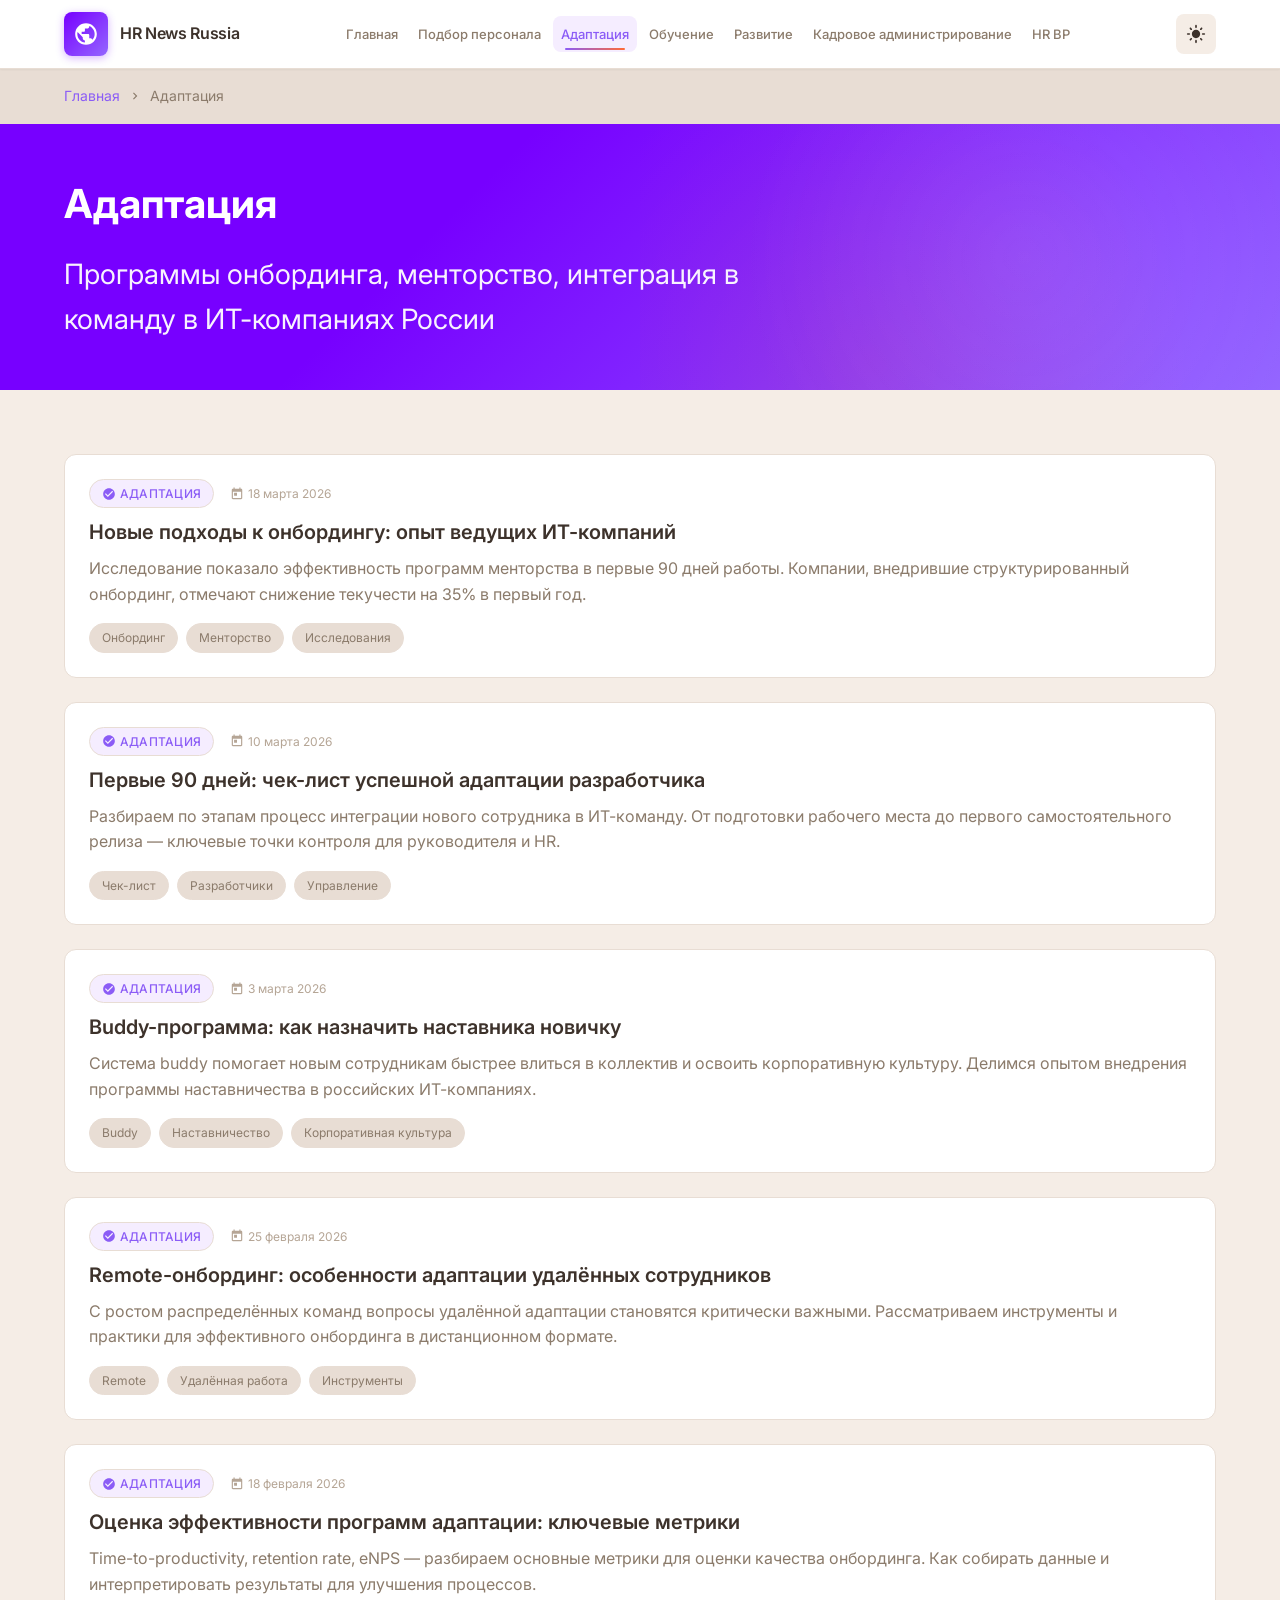
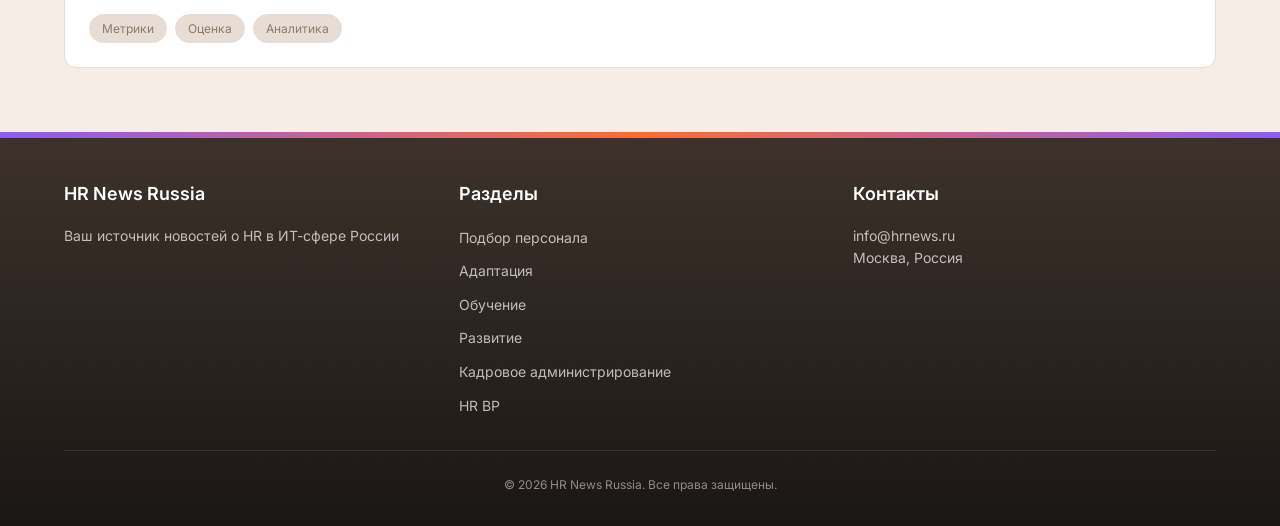
==== commit a06ee447: "Fix logo click handler on all pages" ====
--- a/pages/adaptation.html
+++ b/pages/adaptation.html
@@ -14,7 +14,7 @@
     <header class="header">
         <div class="container">
             <div class="header-content">
-                <div class="logo">
+                <div class="logo" style="cursor: pointer;" onclick="window.location.href='../index.html'">
                     <div class="logo-icon">
                         <svg viewBox="0 0 24 24" xmlns="http://www.w3.org/2000/svg">
                             <path d="M12 2C6.48 2 2 6.48 2 12s4.48 10 10 10 10-4.48 10-10S17.52 2 12 2zm-1 17.93c-3.95-.49-7-3.85-7-7.93 0-.62.08-1.21.21-1.79L9 15v1c0 1.1.9 2 2 2v1.93zm6.9-2.54c-.26-.81-1-1.39-1.9-1.39h-1v-3c0-.55-.45-1-1-1H8v-2h2c.55 0 1-.45 1-1V7h2c1.1 0 2-.9 2-2v-.41c2.93 1.19 5 4.06 5 7.41 0 2.08-.8 3.97-2.1 5.39z"/>
--- a/styles/main.css
+++ b/styles/main.css
@@ -3,107 +3,126 @@
    https://design.rt.ru/gen2/
    
    Цветовая схема: Комплементарная (Purple + Orange-Red)
+   Стиль: Теплый Бохо с элементами ИТ-эстетики
    Правило 60-30-10: 60% основной, 30% вторичный, 10% акцент
    =================================== */
 
 /* ===================================
-   CSS Variables — Rostelecom Theme
+   CSS Variables — Rostelecom Boho Theme
    =================================== */
 :root {
-    /* ===== Primary Colors — Rostelecom Official Palette ===== */
-    /* Primary 1 (Purple) — основной брендовый цвет */
+    /* ===== Primary Colors — Rostelecom Official Palette (Warm Adaptation) ===== */
+    /* Primary 1 (Purple) — смягчённый для бохо-стиля */
     --primary-1-day: #7700FF;
     --primary-1-night: #9466FF;
     --primary-1-light: #B380FF;
     --primary-1-lighter: #D4B3FF;
-    --primary-1-lightest: #E8D9FF;
-    
-    /* Primary 2 (Orange-Red) — вторичный брендовый цвет */
+    --primary-1-lightest: #F5EDFF;
+    --primary-1-warm: #8B5CF6;
+    
+    /* Primary 2 (Orange-Red) — тёплый, терракотовый оттенок */
     --primary-2-day: #FF4F12;
     --primary-2-night: #FF5E2D;
     --primary-2-light: #FF7A50;
     --primary-2-lighter: #FF9B7A;
-    --primary-2-lightest: #FFC4B3;
+    --primary-2-lightest: #FFE8E0;
+    --primary-2-warm: #FF6B35;
+    
+    /* ===== Boho Warm Neutrals ===== */
+    /* Тёплые нейтральные оттенки для бохо-стиля */
+    --boho-cream: #FDF8F5;
+    --boho-sand: #F5EDE6;
+    --boho-beige: #E8DDD4;
+    --boho-taupe: #C9B8A8;
+    --boho-brown: #8B7355;
+    --boho-clay: #B8956B;
+    --boho-terracotta: #CC7B5E;
+    --boho-rust: #A0522D;
     
     /* ===== Secondary Colors — Rostelecom Official Palette ===== */
-    /* Secondary 1 (Teal/Green) */
+    /* Secondary 1 (Teal/Green) — смягчённый */
     --secondary-1-day: #29CCA3;
     --secondary-1-night: #16D9A6;
     --secondary-1-light: #4AE5B8;
     --secondary-1-lighter: #7EEFD0;
-    --secondary-1-lightest: #B8F8E8;
-    
-    /* Secondary 2 (Blue) */
+    --secondary-1-lightest: #E8F9F4;
+    
+    /* Secondary 2 (Blue) — смягчённый */
     --secondary-2-day: #2F9AFF;
     --secondary-2-night: #40A2FF;
     --secondary-2-light: #5AADFF;
     --secondary-2-lighter: #85C2FF;
-    --secondary-2-lightest: #BDE0FF;
+    --secondary-2-lightest: #E8F2FF;
     
     /* ===== System UI Colors — Rostelecom Official Palette ===== */
-    /* Success (Green) */
+    /* Success (Green) — тёплый оттенок */
     --success-day: #00D359;
     --success-night: #26DA72;
     --success-light: #4AE58A;
-    --success-bg: #E6F9ED;
-    
-    /* Error (Red) */
+    --success-bg: #F0F9F4;
+    
+    /* Error (Red) — мягкий коралловый */
     --error-day: #FF0C0C;
     --error-night: #FF4747;
     --error-light: #FF6B6B;
-    --error-bg: #FFE6E6;
-    
-    /* Warning (Yellow/Amber) */
+    --error-bg: #FFF5F5;
+    
+    /* Warning (Yellow/Amber) — тёплый янтарь */
     --warning-day: #FFB608;
     --warning-night: #FFCA00;
     --warning-light: #FFD633;
-    --warning-bg: #FFF8E6;
-    
-    /* Info (Blue) */
+    --warning-bg: #FFFBF0;
+    
+    /* Info (Blue) — мягкий синий */
     --info-day: #0042ED;
     --info-night: #4075FF;
     --info-light: #6B91FF;
-    --info-bg: #E6EBFF;
-    
-    /* ===== Grayscale Palette — Rostelecom Official ===== */
-    --black: #101828;        /* 100% */
-    --grey-95: #1D2533;      /* 95% */
-    --grey-90: #272F3D;      /* 90% */
-    --grey-80: #3D4555;      /* 80% */
-    --grey-60: #797E8B;      /* 60% */
-    --grey-40: #B5B7C0;      /* 40% */
-    --grey-20: #D3D4DB;      /* 20% */
-    --grey-10: #E8E8EE;      /* 10% */
-    --grey-5: #F4F4F5;       /* 5% */
-    --white: #FFFFFF;        /* 0% */
+    --info-bg: #F0F4FF;
+    
+    /* ===== Warm Grayscale Palette ===== */
+    /* Тёплая серая шкала с бежевыми оттенками */
+    --black: #1A1614;
+    --grey-95: #2D2621;
+    --grey-90: #3D322B;
+    --grey-80: #5C4D41;
+    --grey-60: #8B7B6B;
+    --grey-40: #B5A595;
+    --grey-20: #D5C9BF;
+    --grey-10: #E8E0D9;
+    --grey-5: #F5F1EE;
+    --white: #FFFFFF;
+    
+    /* ===== Boho Background Patterns ===== */
+    --boho-pattern-dots: url("data:image/svg+xml,%3Csvg width='6' height='6' viewBox='0 0 6 6' xmlns='http://www.w3.org/2000/svg'%3E%3Cg fill='%238B7355' fill-opacity='0.05' fill-rule='evenodd'%3E%3Cpath d='M5 0h1L0 6V5zM6 5v1H5z'/%3E%3C/g%3E%3C/svg%3E");
+    --boho-pattern-lines: url("data:image/svg+xml,%3Csvg width='20' height='20' viewBox='0 0 20 20' xmlns='http://www.w3.org/2000/svg'%3E%3Cg fill='%23B8956B' fill-opacity='0.08' fill-rule='evenodd'%3E%3Ccircle cx='3' cy='3' r='3'/%3E%3Ccircle cx='13' cy='13' r='3'/%3E%3C/g%3E%3C/svg%3E");
     
     /* ===== Transparent Palette — For Light Theme ===== */
-    --transparent-100: rgba(16, 24, 40, 1);
-    --transparent-75: rgba(16, 24, 40, 0.7);
-    --transparent-50: rgba(16, 24, 40, 0.5);
-    --transparent-25: rgba(16, 24, 40, 0.25);
-    --transparent-10: rgba(16, 24, 40, 0.1);
-    --transparent-5: rgba(16, 24, 40, 0.05);
-    --transparent-3: rgba(16, 24, 40, 0.025);
-    
-    /* ===== Semantic Color Variables — Rostelecom IT Company Scheme ===== */
-    /* Primary: Purple — креативность, инновации, технологии */
-    --color-primary: var(--primary-1-day);
+    --transparent-100: rgba(26, 22, 20, 1);
+    --transparent-75: rgba(26, 22, 20, 0.7);
+    --transparent-50: rgba(26, 22, 20, 0.5);
+    --transparent-25: rgba(26, 22, 20, 0.25);
+    --transparent-10: rgba(26, 22, 20, 0.1);
+    --transparent-5: rgba(26, 22, 20, 0.05);
+    --transparent-3: rgba(26, 22, 20, 0.025);
+    
+    /* ===== Semantic Color Variables — Boho Warm Adaptation ===== */
+    /* Primary: Purple — креативность, инновации, с тёплым подтоном */
+    --color-primary: var(--primary-1-warm);
     --color-primary-hover: var(--primary-1-light);
     --color-primary-active: var(--primary-1-day);
     --color-primary-light: var(--primary-1-lightest);
     --color-primary-bg: var(--primary-1-lightest);
     --color-primary-night: var(--primary-1-night);
     
-    /* Secondary: Orange-Red — энергия, действие, CTA */
-    --color-secondary: var(--primary-2-day);
+    /* Secondary: Orange-Red — энергия, тепло, терракота */
+    --color-secondary: var(--primary-2-warm);
     --color-secondary-hover: var(--primary-2-light);
     --color-secondary-active: var(--primary-2-day);
     --color-secondary-light: var(--primary-2-lightest);
     --color-secondary-bg: var(--primary-2-lightest);
     --color-secondary-night: var(--primary-2-night);
     
-    /* Accent Colors */
+    /* Accent Colors — тёплые природные оттенки */
     --color-accent: var(--secondary-1-day);
     --color-accent-hover: var(--secondary-1-light);
     --color-accent-night: var(--secondary-1-night);
@@ -111,6 +130,12 @@
     --color-accent-2: var(--secondary-2-day);
     --color-accent-2-hover: var(--secondary-2-light);
     --color-accent-2-night: var(--secondary-2-night);
+    
+    /* Boho Accent Colors */
+    --color-boho-clay: var(--boho-clay);
+    --color-boho-terracotta: var(--boho-terracotta);
+    --color-boho-rust: var(--boho-rust);
+    --color-boho-sand: var(--boho-sand);
     
     /* Functional Colors */
     --color-success: var(--success-day);
@@ -129,16 +154,17 @@
     --color-info-bg: var(--info-bg);
     --color-info-day: var(--info-day);
     
-    /* Background Colors — Light Theme */
-    --color-bg-primary: var(--white);
-    --color-bg-secondary: var(--grey-5);
-    --color-bg-tertiary: var(--grey-10);
+    /* Background Colors — Warm Boho Theme */
+    --color-bg-primary: var(--boho-cream);
+    --color-bg-secondary: var(--boho-sand);
+    --color-bg-tertiary: var(--boho-beige);
     --color-bg-elevated: var(--white);
     --color-bg-inverse: var(--black);
     --color-bg-brand: var(--color-primary);
-    
-    /* Text Colors — Light Theme */
-    --color-text-primary: var(--black);
+    --color-bg-pattern: var(--boho-pattern-lines);
+    
+    /* Text Colors — Warm Tones */
+    --color-text-primary: var(--grey-90);
     --color-text-secondary: var(--grey-60);
     --color-text-tertiary: var(--grey-40);
     --color-text-inverse: var(--white);
@@ -146,12 +172,13 @@
     --color-text-link-hover: var(--color-primary-hover);
     --color-text-brand: var(--color-primary);
     
-    /* Border Colors — Light Theme */
-    --color-border-primary: var(--grey-20);
-    --color-border-secondary: var(--grey-10);
+    /* Border Colors — Warm Neutrals */
+    --color-border-primary: var(--boho-taupe);
+    --color-border-secondary: var(--boho-beige);
     --color-border-inverse: var(--grey-40);
     --color-border-brand: var(--color-primary);
     --color-border-focus: var(--color-primary);
+    --color-border-warm: var(--boho-clay);
     
     /* ===== Typography — Rostelecom System ===== */
     --font-family: 'Inter', -apple-system, BlinkMacSystemFont, 'Segoe UI', Roboto, Helvetica, Arial, sans-serif;
@@ -231,55 +258,62 @@
     --z-tooltip: 400;
 }
 
-/* ===== Dark Theme — Rostelecom IT Company Official Palette ===== */
+/* ===== Dark Theme — Rostelecom Boho Warm ===== */
 .theme-dark {
-    /* Background Colors — Dark Theme */
-    --color-bg-primary: var(--black);
-    --color-bg-secondary: var(--grey-95);
-    --color-bg-tertiary: var(--grey-90);
-    --color-bg-elevated: var(--grey-95);
+    /* Background Colors — Dark Boho Theme */
+    --color-bg-primary: #1A1614;
+    --color-bg-secondary: #2D2621;
+    --color-bg-tertiary: #3D322B;
+    --color-bg-elevated: #2D2621;
     
     /* Text Colors — Dark Theme */
-    --color-text-primary: var(--white);
-    --color-text-secondary: var(--grey-40);
-    --color-text-tertiary: var(--grey-60);
-    --color-text-link: var(--primary-1-night);
-    --color-text-link-hover: var(--primary-1-light);
+    --color-text-primary: #FDF8F5;
+    --color-text-secondary: #D5C9BF;
+    --color-text-tertiary: #B5A595;
+    --color-text-link: var(--primary-1-light);
+    --color-text-link-hover: var(--primary-1-lighter);
     
     /* Border Colors — Dark Theme */
-    --color-border-primary: var(--grey-80);
-    --color-border-secondary: var(--grey-90);
+    --color-border-primary: #5C4D41;
+    --color-border-secondary: #3D322B;
     
     /* Brand Colors — Dark Theme */
-    --color-primary: var(--primary-1-night);
-    --color-primary-hover: var(--primary-1-light);
-    --color-primary-light: rgba(148, 102, 255, 0.15);
-    --color-primary-bg: rgba(148, 102, 255, 0.1);
-    
-    --color-secondary: var(--primary-2-night);
-    --color-secondary-hover: var(--primary-2-light);
-    --color-secondary-light: rgba(255, 94, 45, 0.15);
-    --color-secondary-bg: rgba(255, 94, 45, 0.1);
+    --color-primary: var(--primary-1-light);
+    --color-primary-hover: var(--primary-1-lighter);
+    --color-primary-light: rgba(148, 102, 255, 0.2);
+    --color-primary-bg: rgba(148, 102, 255, 0.15);
+    
+    --color-secondary: var(--primary-2-light);
+    --color-secondary-hover: var(--primary-2-lighter);
+    --color-secondary-light: rgba(255, 122, 80, 0.2);
+    --color-secondary-bg: rgba(255, 122, 80, 0.15);
     
     /* Accent Colors — Dark Theme */
-    --color-accent: var(--secondary-1-night);
-    --color-accent-hover: var(--secondary-1-light);
-    
-    --color-accent-2: var(--secondary-2-night);
-    --color-accent-2-hover: var(--secondary-2-light);
+    --color-accent: var(--secondary-1-light);
+    --color-accent-hover: var(--secondary-1-lighter);
+    
+    --color-accent-2: var(--secondary-2-light);
+    --color-accent-2-hover: var(--secondary-2-lighter);
     
     /* Functional Colors — Dark Theme */
-    --color-success: var(--success-night);
-    --color-success-bg: rgba(38, 218, 114, 0.15);
-    
-    --color-error: var(--error-night);
-    --color-error-bg: rgba(255, 71, 71, 0.15);
-    
-    --color-warning: var(--warning-night);
-    --color-warning-bg: rgba(255, 202, 0, 0.15);
-    
-    --color-info: var(--info-night);
-    --color-info-bg: rgba(64, 117, 255, 0.15);
+    --color-success: var(--success-light);
+    --color-success-bg: rgba(74, 229, 138, 0.2);
+    
+    --color-error: var(--error-light);
+    --color-error-bg: rgba(255, 107, 107, 0.2);
+    
+    --color-warning: var(--warning-light);
+    --color-warning-bg: rgba(255, 214, 51, 0.2);
+    
+    --color-info: var(--info-light);
+    --color-info-bg: rgba(107, 145, 255, 0.2);
+    
+    /* Boho Colors — Dark Theme */
+    --boho-cream: #2D2621;
+    --boho-sand: #3D322B;
+    --boho-beige: #5C4D41;
+    --boho-taupe: #8B7B6B;
+    --boho-clay: #B8956B;
 }
 
 /* ===== Media Queries for Dark Theme ===== */
@@ -397,7 +431,7 @@
 }
 
 /* ===================================
-   Header
+   Header — Responsive
    =================================== */
 .header {
     background: var(--color-bg-elevated);
@@ -412,38 +446,41 @@
 }
 
 .theme-dark .header {
-    background: rgba(15, 20, 25, 0.95);
+    background: rgba(26, 22, 20, 0.95);
 }
 
 .header-content {
     display: flex;
     align-items: center;
     justify-content: space-between;
-    padding: var(--spacing-4) 0;
-    gap: var(--spacing-6);
+    padding: var(--spacing-3) 0;
+    gap: var(--spacing-4);
+    flex-wrap: nowrap;
 }
 
 .logo {
     display: flex;
     align-items: center;
     gap: var(--spacing-3);
+    flex-shrink: 0;
 }
 
 .logo-icon {
     display: flex;
     align-items: center;
     justify-content: center;
-    width: 48px;
-    height: 48px;
+    width: 44px;
+    height: 44px;
     background: linear-gradient(135deg, var(--primary-1-day), var(--primary-1-night));
     border-radius: var(--radius-s);
     transition: all var(--transition-normal);
     box-shadow: 0 2px 8px rgba(119, 0, 255, 0.3);
+    flex-shrink: 0;
 }
 
 .logo-icon svg {
-    width: 28px;
-    height: 28px;
+    width: 26px;
+    height: 26px;
     fill: white;
 }
 
@@ -453,33 +490,37 @@
 }
 
 .logo-text {
-    font-size: var(--font-size-title-2);
+    font-size: var(--font-size-lg);
     font-weight: var(--font-weight-semibold);
     color: var(--color-text-primary);
     letter-spacing: var(--letter-spacing-tight);
+    white-space: nowrap;
 }
 
 .nav {
     display: flex;
     gap: var(--spacing-1);
+    align-items: center;
+    flex-shrink: 0;
 }
 
 .nav-link {
-    padding: var(--spacing-2) var(--spacing-4);
-    font-size: var(--font-size-body);
+    padding: var(--spacing-2) var(--spacing-3);
+    font-size: var(--font-size-sm);
     font-weight: var(--font-weight-medium);
     color: var(--color-text-secondary);
     border-radius: var(--radius-s);
     transition: all var(--transition-fast);
     position: relative;
+    white-space: nowrap;
 }
 
 .nav-link::after {
     content: '';
     position: absolute;
     bottom: 2px;
-    left: var(--spacing-4);
-    right: var(--spacing-4);
+    left: var(--spacing-3);
+    right: var(--spacing-3);
     height: 2px;
     background: linear-gradient(90deg, var(--color-primary), var(--color-secondary));
     border-radius: var(--radius-full);
@@ -516,6 +557,7 @@
     justify-content: center;
     border-radius: var(--radius-s);
     transition: background var(--transition-fast);
+    flex-shrink: 0;
 }
 
 .mobile-menu-btn:hover {
@@ -531,10 +573,16 @@
 }
 
 /* ===================================
-   Hero Section
+   Hero Section — Boho Warm Style
    =================================== */
 .hero {
-    background: linear-gradient(135deg, var(--primary-1-day) 0%, var(--primary-1-day) 35%, var(--primary-1-night) 100%);
+    background: 
+        linear-gradient(135deg, 
+            rgba(119, 0, 255, 0.85) 0%, 
+            rgba(139, 92, 246, 0.8) 35%, 
+            rgba(148, 102, 255, 0.85) 100%
+        ),
+        var(--boho-pattern-lines);
     padding: var(--spacing-20) 0;
     color: white;
     position: relative;
@@ -549,9 +597,19 @@
     width: 50%;
     height: 100%;
     background: 
-        radial-gradient(circle at 80% 20%, rgba(255, 255, 255, 0.1) 0%, transparent 40%),
-        radial-gradient(circle at 60% 80%, rgba(255, 79, 18, 0.15) 0%, transparent 50%);
+        radial-gradient(circle at 80% 20%, rgba(255, 255, 255, 0.15) 0%, transparent 40%),
+        radial-gradient(circle at 60% 80%, rgba(255, 107, 53, 0.2) 0%, transparent 50%);
     animation: gradientShift 15s ease infinite;
+}
+
+.hero::after {
+    content: '';
+    position: absolute;
+    bottom: 0;
+    left: 0;
+    right: 0;
+    height: 100px;
+    background: linear-gradient(to top, var(--color-bg-primary), transparent);
 }
 
 @keyframes gradientShift {
@@ -607,11 +665,12 @@
 }
 
 /* ===================================
-   Categories Section
+   Categories Section — Boho Warm Style
    =================================== */
 .categories {
     padding: var(--spacing-16) 0;
     background: var(--color-bg-secondary);
+    background-image: var(--boho-pattern-dots);
 }
 
 .categories-grid {
@@ -623,11 +682,11 @@
 .category-card {
     background: var(--color-bg-elevated);
     padding: var(--spacing-6);
-    border-radius: var(--radius-m);
-    box-shadow: var(--shadow-s);
+    border-radius: var(--radius-l);
+    box-shadow: 0 4px 6px rgba(139, 115, 85, 0.08);
     transition: all var(--transition-normal);
     text-align: center;
-    border: 1px solid var(--color-border-secondary);
+    border: 1px solid var(--boho-beige);
     position: relative;
     overflow: hidden;
 }
@@ -638,15 +697,19 @@
     top: 0;
     left: 0;
     right: 0;
-    height: 3px;
-    background: linear-gradient(90deg, var(--color-primary) 0%, var(--color-secondary) 100%);
+    height: 4px;
+    background: linear-gradient(90deg, 
+        var(--color-primary) 0%, 
+        var(--color-secondary) 50%, 
+        var(--color-primary) 100%
+    );
     transform: scaleX(0);
     transition: transform var(--transition-normal);
 }
 
 .category-card:hover {
-    transform: translateY(-4px);
-    box-shadow: var(--shadow-l);
+    transform: translateY(-6px);
+    box-shadow: 0 12px 24px rgba(139, 115, 85, 0.15);
     border-color: var(--color-primary);
 }
 
@@ -655,25 +718,28 @@
 }
 
 .category-icon {
-    width: 56px;
-    height: 56px;
+    width: 64px;
+    height: 64px;
     margin: 0 auto var(--spacing-4);
     display: flex;
     align-items: center;
     justify-content: center;
-    background: var(--color-primary-bg);
-    border-radius: var(--radius-m);
+    background: linear-gradient(135deg, var(--boho-sand), var(--boho-beige));
+    border-radius: var(--radius-l);
     transition: all var(--transition-normal);
+    border: 2px solid var(--boho-taupe);
 }
 
 .category-card:hover .category-icon {
-    background: linear-gradient(135deg, var(--color-primary), var(--primary-1-night));
-    transform: scale(1.1) rotate(5deg);
+    background: linear-gradient(135deg, var(--color-primary), var(--color-secondary));
+    transform: scale(1.15) rotate(8deg);
+    border-color: transparent;
+    box-shadow: 0 8px 16px rgba(139, 92, 246, 0.3);
 }
 
 .category-icon svg {
-    width: 28px;
-    height: 28px;
+    width: 32px;
+    height: 32px;
     fill: var(--color-primary);
     transition: fill var(--transition-fast);
 }
@@ -697,7 +763,7 @@
 }
 
 /* ===================================
-   Latest News Section
+   Latest News Section — Boho Warm Style
    =================================== */
 .latest-news {
     padding: var(--spacing-16) 0;
@@ -712,12 +778,13 @@
 
 .news-card {
     background: var(--color-bg-elevated);
-    border: 1px solid var(--color-border-secondary);
-    border-radius: var(--radius-m);
+    border: 1px solid var(--boho-beige);
+    border-radius: var(--radius-l);
     padding: var(--spacing-6);
     transition: all var(--transition-normal);
     position: relative;
     overflow: hidden;
+    box-shadow: 0 2px 4px rgba(139, 115, 85, 0.05);
 }
 
 .news-card::after {
@@ -726,16 +793,20 @@
     bottom: 0;
     left: 0;
     right: 0;
-    height: 3px;
-    background: linear-gradient(90deg, var(--color-primary) 0%, var(--color-secondary) 100%);
+    height: 4px;
+    background: linear-gradient(90deg, 
+        var(--color-primary) 0%, 
+        var(--color-secondary) 50%, 
+        var(--color-primary) 100%
+    );
     transform: scaleX(0);
     transition: transform var(--transition-normal);
 }
 
 .news-card:hover {
-    box-shadow: var(--shadow-l);
+    box-shadow: 0 12px 24px rgba(139, 115, 85, 0.12);
     border-color: var(--color-primary);
-    transform: translateY(-4px);
+    transform: translateY(-6px);
 }
 
 .news-card:hover::after {
@@ -750,9 +821,9 @@
     color: var(--color-text-tertiary);
     margin-bottom: var(--spacing-3);
     padding: var(--spacing-1) var(--spacing-3);
-    background: var(--color-bg-tertiary);
+    background: linear-gradient(135deg, var(--boho-sand), var(--boho-beige));
     border-radius: var(--radius-full);
-    border: 1px solid var(--color-border-secondary);
+    border: 1px solid var(--boho-taupe);
 }
 
 .news-date svg {
@@ -807,10 +878,10 @@
 }
 
 /* ===================================
-   Footer
+   Footer — Boho Warm Style
    =================================== */
 .footer {
-    background: var(--color-bg-inverse);
+    background: linear-gradient(180deg, var(--grey-90) 0%, var(--black) 100%);
     color: white;
     padding: var(--spacing-12) 0 var(--spacing-8);
     margin-top: auto;
@@ -824,13 +895,28 @@
     top: 0;
     left: 0;
     right: 0;
-    height: 3px;
+    height: 6px;
     background: linear-gradient(90deg, 
         var(--color-primary) 0%, 
-        var(--primary-1-night) 25%, 
-        var(--color-secondary) 50%, 
-        var(--primary-2-night) 75%, 
-        var(--color-primary) 100%);
+        var(--color-secondary) 25%, 
+        var(--color-primary) 50%, 
+        var(--color-secondary) 75%, 
+        var(--color-primary) 100%
+    );
+    background-size: 200% 100%;
+    animation: gradientShift 3s ease infinite;
+}
+
+.footer::after {
+    content: '';
+    position: absolute;
+    top: 0;
+    left: 0;
+    right: 0;
+    bottom: 0;
+    background-image: var(--boho-pattern-dots);
+    opacity: 0.3;
+    pointer-events: none;
 }
 
 .footer-content {
@@ -1441,105 +1527,326 @@
 }
 
 /* ===================================
-   Responsive Design
+   Responsive Design — Adaptive
    =================================== */
-@media (max-width: 1024px) {
+
+/* Large Desktop (1400px+) */
+@media (max-width: 1400px) {
+    :root {
+        --container-max: 1200px;
+    }
+    
+    .nav-link {
+        padding: var(--spacing-2) var(--spacing-2);
+        font-size: 13px;
+    }
+}
+
+/* Desktop (1200px - 1400px) */
+@media (max-width: 1200px) {
+    :root {
+        --container-max: 960px;
+    }
+    
+    .nav-link {
+        padding: var(--spacing-2) var(--spacing-1);
+        font-size: 12px;
+    }
+    
+    .logo-text {
+        font-size: var(--font-size-base);
+    }
+    
     .categories-grid {
         grid-template-columns: repeat(3, 1fr);
     }
+}
+
+/* Small Desktop (992px - 1200px) */
+@media (max-width: 992px) {
+    :root {
+        --container-max: 100%;
+        --container-padding: var(--spacing-4);
+    }
+    
+    .header-content {
+        padding: var(--spacing-2) 0;
+        gap: var(--spacing-2);
+    }
+    
+    .logo-icon {
+        width: 40px;
+        height: 40px;
+    }
+    
+    .logo-icon svg {
+        width: 24px;
+        height: 24px;
+    }
+    
+    .logo-text {
+        font-size: 14px;
+    }
+    
+    .nav {
+        gap: 0;
+    }
+    
+    .nav-link {
+        padding: var(--spacing-2) 8px;
+        font-size: 11px;
+    }
+    
+    .hero-title {
+        font-size: var(--font-size-headline);
+    }
+    
+    .hero-subtitle {
+        font-size: var(--font-size-title-2);
+    }
     
     .news-grid {
         grid-template-columns: repeat(2, 1fr);
     }
     
-    .footer-content {
+    .research-grid {
         grid-template-columns: repeat(2, 1fr);
     }
 }
 
+/* Tablet (768px - 992px) */
 @media (max-width: 768px) {
+    .header {
+        position: relative;
+    }
+    
+    .header-content {
+        flex-wrap: wrap;
+        padding: var(--spacing-3);
+    }
+    
+    .logo {
+        flex: 1;
+    }
+    
     .nav {
         display: none;
         position: absolute;
         top: 100%;
         left: 0;
         right: 0;
-        background: var(--color-bg-primary);
+        background: var(--color-bg-elevated);
         flex-direction: column;
         padding: var(--spacing-4);
         border-bottom: 1px solid var(--color-border-secondary);
         box-shadow: var(--shadow-l);
+        gap: var(--spacing-2);
+        z-index: var(--z-dropdown);
     }
     
     .nav.active {
         display: flex;
+        animation: slideInDown 0.3s ease-out;
+    }
+    
+    .nav-link {
+        padding: var(--spacing-3) var(--spacing-4);
+        font-size: var(--font-size-body);
+        width: 100%;
+        text-align: left;
+    }
+    
+    .nav-link::after {
+        display: none;
     }
     
     .mobile-menu-btn {
         display: flex;
     }
     
+    .hero {
+        padding: var(--spacing-12) 0;
+    }
+    
     .hero-title {
-        font-size: var(--font-size-headline);
+        font-size: var(--font-size-title-1);
     }
     
     .hero-subtitle {
-        font-size: var(--font-size-title-2);
+        font-size: var(--font-size-title-3);
     }
     
     .categories-grid {
         grid-template-columns: repeat(2, 1fr);
+        gap: var(--spacing-3);
+    }
+    
+    .category-card {
+        padding: var(--spacing-4);
+    }
+    
+    .category-icon {
+        width: 48px;
+        height: 48px;
+    }
+    
+    .category-icon svg {
+        width: 24px;
+        height: 24px;
+    }
+    
+    .category-title {
+        font-size: var(--font-size-body);
+    }
+    
+    .category-desc {
+        font-size: var(--font-size-small);
     }
     
     .news-grid {
         grid-template-columns: 1fr;
+        gap: var(--spacing-4);
+    }
+    
+    .research-grid {
+        grid-template-columns: 1fr;
     }
     
     .footer-content {
         grid-template-columns: 1fr;
+        gap: var(--spacing-6);
     }
     
     .page-title {
         font-size: var(--font-size-title-1);
     }
     
+    .page-description {
+        font-size: var(--font-size-body);
+    }
+    
+    .filter-tabs {
+        overflow-x: auto;
+        flex-wrap: nowrap;
+        padding-bottom: var(--spacing-2);
+        -webkit-overflow-scrolling: touch;
+    }
+    
+    .filter-tab {
+        flex-shrink: 0;
+    }
+}
+
+/* Mobile (480px - 768px) */
+@media (max-width: 480px) {
+    :root {
+        --container-padding: var(--spacing-3);
+        --spacing-16: var(--spacing-12);
+    }
+    
     .header-content {
-        flex-wrap: wrap;
-    }
-}
-
-@media (max-width: 480px) {
+        padding: var(--spacing-2);
+    }
+    
+    .logo-icon {
+        width: 36px;
+        height: 36px;
+    }
+    
+    .logo-icon svg {
+        width: 20px;
+        height: 20px;
+    }
+    
+    .logo-text {
+        font-size: 13px;
+    }
+    
+    .hero {
+        padding: var(--spacing-10) 0;
+    }
+    
+    .hero-title {
+        font-size: var(--font-size-title-2);
+    }
+    
+    .hero-subtitle {
+        font-size: var(--font-size-body);
+    }
+    
     .categories-grid {
         grid-template-columns: 1fr;
     }
     
-    .logo-text {
-        font-size: var(--font-size-body);
-    }
-    
-    .logo-icon {
-        width: 40px;
-        height: 40px;
-    }
-    
-    .hero {
-        padding: var(--spacing-12) 0;
+    .category-card {
+        padding: var(--spacing-3);
     }
     
     .section-title {
         font-size: var(--font-size-title-2);
     }
-}
-
-/* ===================================
-   Print Styles
-   =================================== */
+    
+    .news-card {
+        padding: var(--spacing-4);
+    }
+    
+    .research-card {
+        padding: var(--spacing-4);
+    }
+    
+    .research-highlights {
+        padding: var(--spacing-3);
+    }
+    
+    .research-highlights li {
+        font-size: var(--font-size-small);
+        padding-left: var(--spacing-3);
+    }
+}
+
+/* Small Mobile (320px - 480px) */
+@media (max-width: 320px) {
+    .logo-text {
+        display: none;
+    }
+    
+    .hero-title {
+        font-size: var(--font-size-title-3);
+    }
+    
+    .hero-subtitle {
+        font-size: var(--font-size-caption);
+    }
+    
+    .category-title {
+        font-size: var(--font-size-sm);
+    }
+    
+    .news-title {
+        font-size: var(--font-size-body);
+    }
+}
+
+/* Landscape Mobile */
+@media (max-width: 768px) and (orientation: landscape) {
+    .hero {
+        padding: var(--spacing-8) 0;
+    }
+    
+    .nav {
+        max-height: 80vh;
+        overflow-y: auto;
+    }
+}
+
+/* Print Styles */
 @media print {
     .header,
     .footer,
     .mobile-menu-btn,
-    .theme-toggle {
-        display: none;
+    .theme-toggle,
+    .filter-tabs {
+        display: none !important;
     }
     
     body {
@@ -1549,9 +1856,36 @@
     
     .news-card,
     .article-card,
-    .category-card {
+    .category-card,
+    .research-card {
         break-inside: avoid;
         box-shadow: none;
         border: 1px solid #ccc;
     }
-}
+    
+    a {
+        color: black;
+        text-decoration: underline;
+    }
+}
+
+/* High DPI Displays */
+@media (-webkit-min-device-pixel-ratio: 2), (min-resolution: 192dpi) {
+    .logo-icon,
+    .category-icon {
+        image-rendering: -webkit-optimize-contrast;
+        image-rendering: crisp-edges;
+    }
+}
+
+/* Reduced Motion */
+@media (prefers-reduced-motion: reduce) {
+    *,
+    *::before,
+    *::after {
+        animation-duration: 0.01ms !important;
+        animation-iteration-count: 1 !important;
+        transition-duration: 0.01ms !important;
+        scroll-behavior: auto !important;
+    }
+}
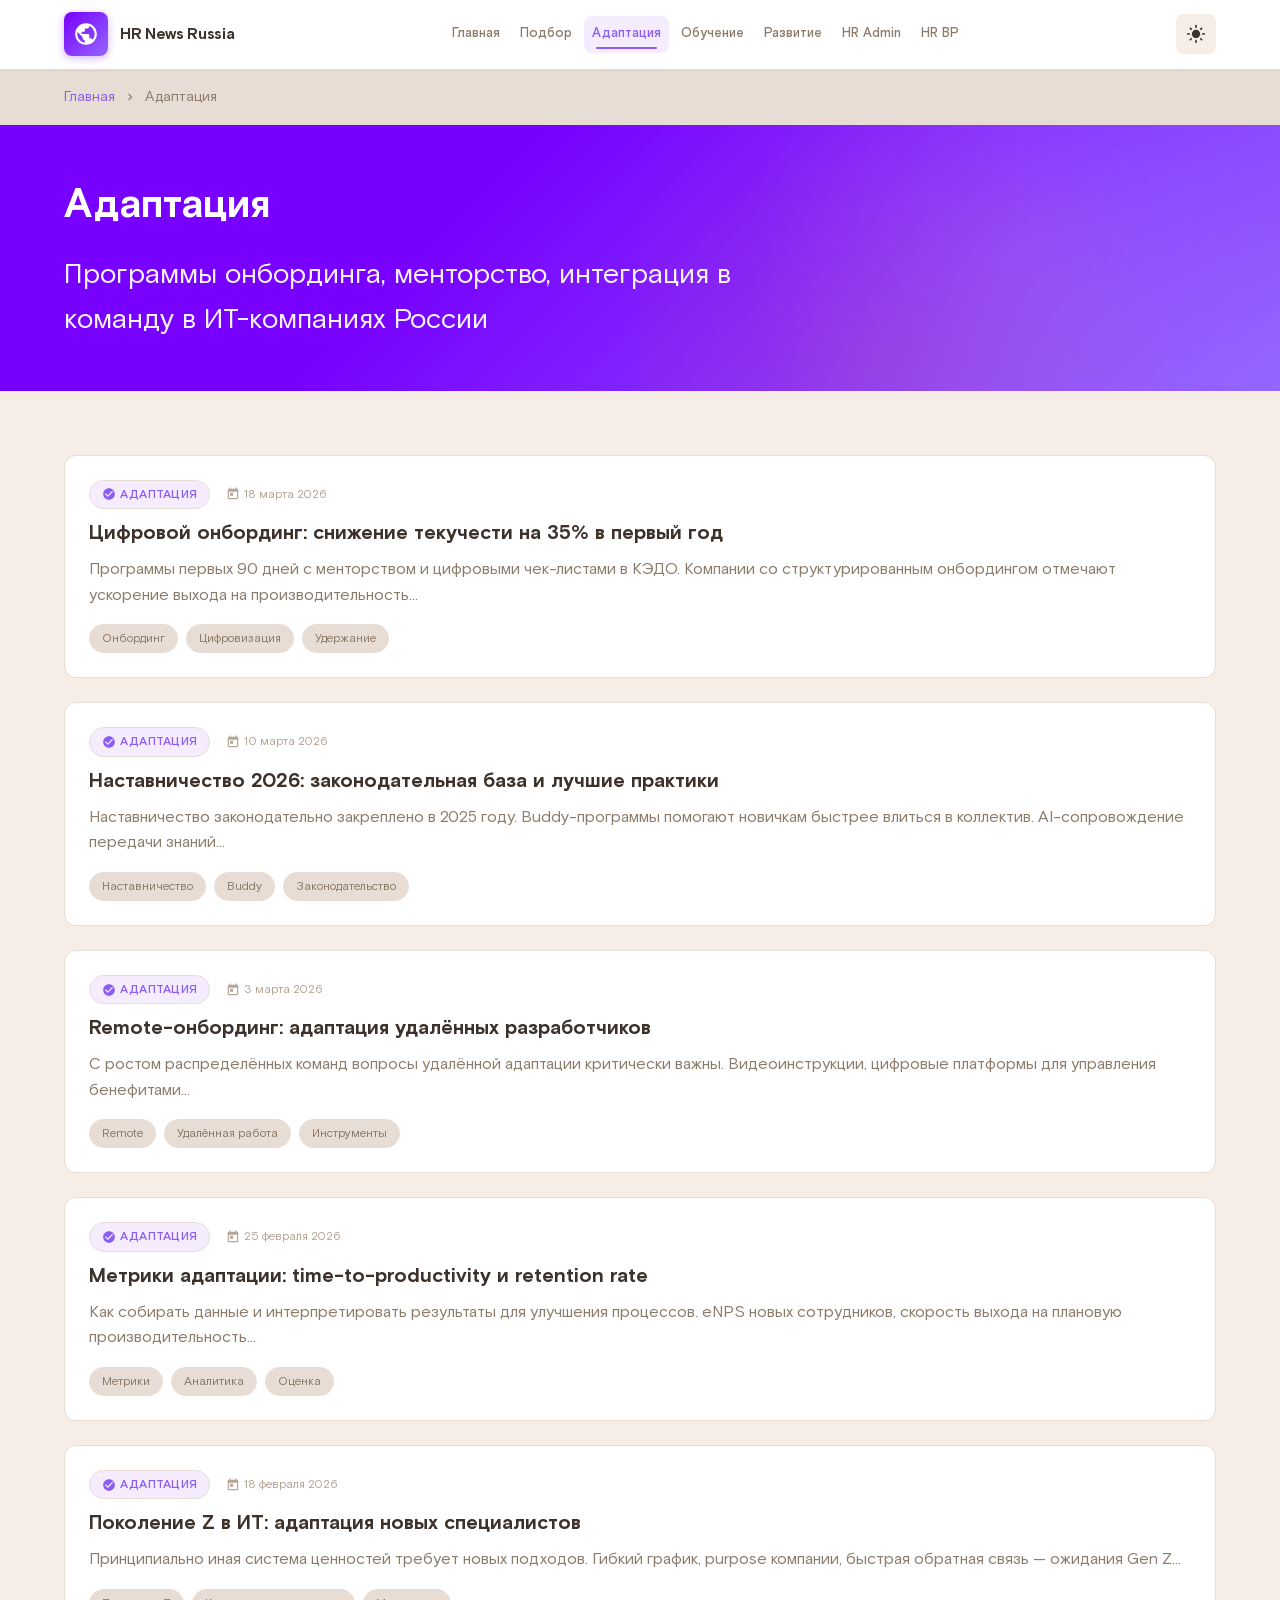
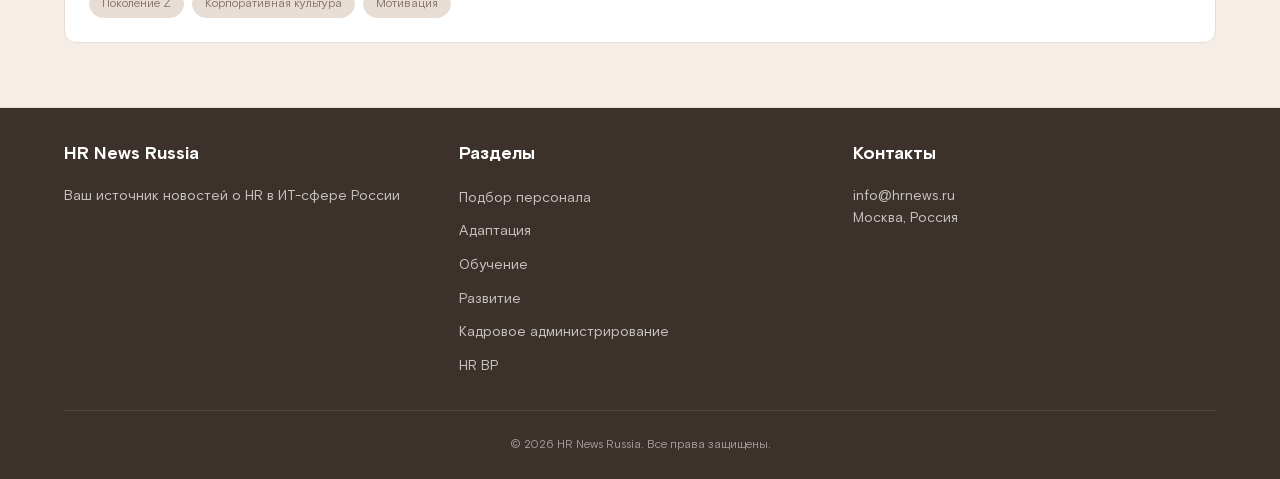
==== commit 849548ad: "Оптимизация: единая цветовая гамма, центрированное меню, обновлённые новости" ====
--- a/pages/adaptation.html
+++ b/pages/adaptation.html
@@ -22,15 +22,17 @@
                     </div>
                     <span class="logo-text">HR News Russia</span>
                 </div>
-                <nav class="nav">
-                    <a href="../index.html" class="nav-link">Главная</a>
-                    <a href="recruitment.html" class="nav-link">Подбор персонала</a>
-                    <a href="adaptation.html" class="nav-link active">Адаптация</a>
-                    <a href="training.html" class="nav-link">Обучение</a>
-                    <a href="development.html" class="nav-link">Развитие</a>
-                    <a href="hr-admin.html" class="nav-link">Кадровое администрирование</a>
-                    <a href="hr-bp.html" class="nav-link">HR BP</a>
-                </nav>
+                <div class="nav-wrapper">
+                    <nav class="nav">
+                        <a href="../index.html" class="nav-link">Главная</a>
+                        <a href="recruitment.html" class="nav-link">Подбор</a>
+                        <a href="adaptation.html" class="nav-link active">Адаптация</a>
+                        <a href="training.html" class="nav-link">Обучение</a>
+                        <a href="development.html" class="nav-link">Развитие</a>
+                        <a href="hr-admin.html" class="nav-link">HR Admin</a>
+                        <a href="hr-bp.html" class="nav-link">HR BP</a>
+                    </nav>
+                </div>
                 <div style="display: flex; gap: 8px; align-items: center;">
                     <button class="theme-toggle" id="themeToggle" aria-label="Переключить тему">
                         <svg class="sun-icon" viewBox="0 0 24 24" xmlns="http://www.w3.org/2000/svg">
@@ -92,12 +94,12 @@
                             18 марта 2026
                         </span>
                     </div>
-                    <h2 class="article-title">Новые подходы к онбордингу: опыт ведущих ИТ-компаний</h2>
-                    <p class="article-excerpt">Исследование показало эффективность программ менторства в первые 90 дней работы. Компании, внедрившие структурированный онбординг, отмечают снижение текучести на 35% в первый год.</p>
+                    <h2 class="article-title">Цифровой онбординг: снижение текучести на 35% в первый год</h2>
+                    <p class="article-excerpt">Программы первых 90 дней с менторством и цифровыми чек-листами в КЭДО. Компании со структурированным онбордингом отмечают ускорение выхода на производительность...</p>
                     <div class="article-tags">
                         <span class="article-tag">Онбординг</span>
-                        <span class="article-tag">Менторство</span>
-                        <span class="article-tag">Исследования</span>
+                        <span class="article-tag">Цифровизация</span>
+                        <span class="article-tag">Удержание</span>
                     </div>
                 </article>
 
@@ -116,12 +118,12 @@
                             10 марта 2026
                         </span>
                     </div>
-                    <h2 class="article-title">Первые 90 дней: чек-лист успешной адаптации разработчика</h2>
-                    <p class="article-excerpt">Разбираем по этапам процесс интеграции нового сотрудника в ИТ-команду. От подготовки рабочего места до первого самостоятельного релиза — ключевые точки контроля для руководителя и HR.</p>
-                    <div class="article-tags">
-                        <span class="article-tag">Чек-лист</span>
-                        <span class="article-tag">Разработчики</span>
-                        <span class="article-tag">Управление</span>
+                    <h2 class="article-title">Наставничество 2026: законодательная база и лучшие практики</h2>
+                    <p class="article-excerpt">Наставничество законодательно закреплено в 2025 году. Buddy-программы помогают новичкам быстрее влиться в коллектив. AI-сопровождение передачи знаний...</p>
+                    <div class="article-tags">
+                        <span class="article-tag">Наставничество</span>
+                        <span class="article-tag">Buddy</span>
+                        <span class="article-tag">Законодательство</span>
                     </div>
                 </article>
 
@@ -140,32 +142,8 @@
                             3 марта 2026
                         </span>
                     </div>
-                    <h2 class="article-title">Buddy-программа: как назначить наставника новичку</h2>
-                    <p class="article-excerpt">Система buddy помогает новым сотрудникам быстрее влиться в коллектив и освоить корпоративную культуру. Делимся опытом внедрения программы наставничества в российских ИТ-компаниях.</p>
-                    <div class="article-tags">
-                        <span class="article-tag">Buddy</span>
-                        <span class="article-tag">Наставничество</span>
-                        <span class="article-tag">Корпоративная культура</span>
-                    </div>
-                </article>
-
-                <article class="article-card animate-fade-in-up">
-                    <div class="article-meta">
-                        <span class="article-category">
-                            <svg viewBox="0 0 24 24" xmlns="http://www.w3.org/2000/svg">
-                                <path d="M12 2C6.48 2 2 6.48 2 12s4.48 10 10 10 10-4.48 10-10S17.52 2 12 2zm-2 15l-5-5 1.41-1.41L10 14.17l7.59-7.59L19 8l-9 9z"/>
-                            </svg>
-                            Адаптация
-                        </span>
-                        <span class="article-date">
-                            <svg viewBox="0 0 24 24" xmlns="http://www.w3.org/2000/svg">
-                                <path d="M19 3h-1V1h-2v2H8V1H6v2H5c-1.11 0-1.99.9-1.99 2L3 19c0 1.1.89 2 2 2h14c1.1 0 2-.9 2-2V5c0-1.1-.9-2-2-2zm0 16H5V8h14v11zM7 10h5v5H7z"/>
-                            </svg>
-                            25 февраля 2026
-                        </span>
-                    </div>
-                    <h2 class="article-title">Remote-онбординг: особенности адаптации удалённых сотрудников</h2>
-                    <p class="article-excerpt">С ростом распределённых команд вопросы удалённой адаптации становятся критически важными. Рассматриваем инструменты и практики для эффективного онбординга в дистанционном формате.</p>
+                    <h2 class="article-title">Remote-онбординг: адаптация удалённых разработчиков</h2>
+                    <p class="article-excerpt">С ростом распределённых команд вопросы удалённой адаптации критически важны. Видеоинструкции, цифровые платформы для управления бенефитами...</p>
                     <div class="article-tags">
                         <span class="article-tag">Remote</span>
                         <span class="article-tag">Удалённая работа</span>
@@ -185,15 +163,39 @@
                             <svg viewBox="0 0 24 24" xmlns="http://www.w3.org/2000/svg">
                                 <path d="M19 3h-1V1h-2v2H8V1H6v2H5c-1.11 0-1.99.9-1.99 2L3 19c0 1.1.89 2 2 2h14c1.1 0 2-.9 2-2V5c0-1.1-.9-2-2-2zm0 16H5V8h14v11zM7 10h5v5H7z"/>
                             </svg>
+                            25 февраля 2026
+                        </span>
+                    </div>
+                    <h2 class="article-title">Метрики адаптации: time-to-productivity и retention rate</h2>
+                    <p class="article-excerpt">Как собирать данные и интерпретировать результаты для улучшения процессов. eNPS новых сотрудников, скорость выхода на плановую производительность...</p>
+                    <div class="article-tags">
+                        <span class="article-tag">Метрики</span>
+                        <span class="article-tag">Аналитика</span>
+                        <span class="article-tag">Оценка</span>
+                    </div>
+                </article>
+
+                <article class="article-card animate-fade-in-up">
+                    <div class="article-meta">
+                        <span class="article-category">
+                            <svg viewBox="0 0 24 24" xmlns="http://www.w3.org/2000/svg">
+                                <path d="M12 2C6.48 2 2 6.48 2 12s4.48 10 10 10 10-4.48 10-10S17.52 2 12 2zm-2 15l-5-5 1.41-1.41L10 14.17l7.59-7.59L19 8l-9 9z"/>
+                            </svg>
+                            Адаптация
+                        </span>
+                        <span class="article-date">
+                            <svg viewBox="0 0 24 24" xmlns="http://www.w3.org/2000/svg">
+                                <path d="M19 3h-1V1h-2v2H8V1H6v2H5c-1.11 0-1.99.9-1.99 2L3 19c0 1.1.89 2 2 2h14c1.1 0 2-.9 2-2V5c0-1.1-.9-2-2-2zm0 16H5V8h14v11zM7 10h5v5H7z"/>
+                            </svg>
                             18 февраля 2026
                         </span>
                     </div>
-                    <h2 class="article-title">Оценка эффективности программ адаптации: ключевые метрики</h2>
-                    <p class="article-excerpt">Time-to-productivity, retention rate, eNPS — разбираем основные метрики для оценки качества онбординга. Как собирать данные и интерпретировать результаты для улучшения процессов.</p>
-                    <div class="article-tags">
-                        <span class="article-tag">Метрики</span>
-                        <span class="article-tag">Оценка</span>
-                        <span class="article-tag">Аналитика</span>
+                    <h2 class="article-title">Поколение Z в ИТ: адаптация новых специалистов</h2>
+                    <p class="article-excerpt">Принципиально иная система ценностей требует новых подходов. Гибкий график, purpose компании, быстрая обратная связь — ожидания Gen Z...</p>
+                    <div class="article-tags">
+                        <span class="article-tag">Поколение Z</span>
+                        <span class="article-tag">Корпоративная культура</span>
+                        <span class="article-tag">Мотивация</span>
                     </div>
                 </article>
             </div>
--- a/styles/main.css
+++ b/styles/main.css
@@ -4,8 +4,48 @@
    
    Цветовая схема: Комплементарная (Purple + Orange-Red)
    Стиль: Теплый Бохо с элементами ИТ-эстетики
+   Шрифты: Rostelecom Basis (фирменный шрифт Ростелеком)
    Правило 60-30-10: 60% основной, 30% вторичный, 10% акцент
    =================================== */
+
+/* ===================================
+   Font Faces — Rostelecom Basis
+   =================================== */
+@font-face {
+    font-family: 'Rostelecom Basis';
+    src: url('../fonts/RostelecomBasis-Light.woff2') format('woff2'),
+         url('../fonts/RostelecomBasis-Light.woff') format('woff');
+    font-weight: 300;
+    font-style: normal;
+    font-display: swap;
+}
+
+@font-face {
+    font-family: 'Rostelecom Basis';
+    src: url('../fonts/RostelecomBasis-Regular.woff2') format('woff2'),
+         url('../fonts/RostelecomBasis-Regular.woff') format('woff');
+    font-weight: 400;
+    font-style: normal;
+    font-display: swap;
+}
+
+@font-face {
+    font-family: 'Rostelecom Basis';
+    src: url('../fonts/RostelecomBasis-Medium.woff2') format('woff2'),
+         url('../fonts/RostelecomBasis-Medium.woff') format('woff');
+    font-weight: 500;
+    font-style: normal;
+    font-display: swap;
+}
+
+@font-face {
+    font-family: 'Rostelecom Basis';
+    src: url('../fonts/RostelecomBasis-Bold.woff2') format('woff2'),
+         url('../fonts/RostelecomBasis-Bold.woff') format('woff');
+    font-weight: 700;
+    font-style: normal;
+    font-display: swap;
+}
 
 /* ===================================
    CSS Variables — Rostelecom Boho Theme
@@ -180,8 +220,36 @@
     --color-border-focus: var(--color-primary);
     --color-border-warm: var(--boho-clay);
     
-    /* ===== Typography — Rostelecom System ===== */
-    --font-family: 'Inter', -apple-system, BlinkMacSystemFont, 'Segoe UI', Roboto, Helvetica, Arial, sans-serif;
+    /* ===== Typography — Rostelecom Basis Font ===== */
+    --font-family: 'Rostelecom Basis', 'Inter', -apple-system, BlinkMacSystemFont, 'Segoe UI', Roboto, Helvetica, Arial, sans-serif;
+    
+    /* Font Sizes */
+    --font-size-display: 3.5rem;    /* 56px */
+    --font-size-title: 2.5rem;      /* 40px */
+    --font-size-headline: 1.75rem;  /* 28px */
+    --font-size-title-1: 1.5rem;    /* 24px */
+    --font-size-title-2: 1.25rem;   /* 20px */
+    --font-size-title-3: 1.125rem;  /* 18px */
+    --font-size-body: 1rem;         /* 16px */
+    --font-size-caption: 0.875rem;  /* 14px */
+    --font-size-small: 0.75rem;     /* 12px */
+    
+    /* Font Weights — Rostelecom Basis */
+    --font-weight-light: 300;       /* Light */
+    --font-weight-regular: 400;     /* Regular */
+    --font-weight-medium: 500;      /* Medium */
+    --font-weight-semibold: 600;    /* Faux-semibold */
+    --font-weight-bold: 700;        /* Bold */
+    
+    /* Line Heights */
+    --line-height-tight: 1.2;
+    --line-height-normal: 1.4;
+    --line-height-relaxed: 1.6;
+    
+    /* Letter Spacing */
+    --letter-spacing-tight: -0.02em;
+    --letter-spacing-normal: 0;
+    --letter-spacing-wide: 0.02em;
     
     /* Font Sizes */
     --font-size-display: 3.5rem;    /* 56px */
@@ -497,32 +565,47 @@
     white-space: nowrap;
 }
 
+.nav-wrapper {
+    flex: 1;
+    display: flex;
+    justify-content: center;
+    overflow: hidden;
+}
+
 .nav {
     display: flex;
     gap: var(--spacing-1);
     align-items: center;
-    flex-shrink: 0;
+    overflow-x: auto;
+    -webkit-overflow-scrolling: touch;
+    scrollbar-width: none;
+    padding: var(--spacing-1) var(--spacing-2);
+}
+
+.nav::-webkit-scrollbar {
+    display: none;
 }
 
 .nav-link {
     padding: var(--spacing-2) var(--spacing-3);
-    font-size: var(--font-size-sm);
+    font-size: var(--font-size-small);
     font-weight: var(--font-weight-medium);
     color: var(--color-text-secondary);
     border-radius: var(--radius-s);
     transition: all var(--transition-fast);
     position: relative;
     white-space: nowrap;
+    flex-shrink: 0;
 }
 
 .nav-link::after {
     content: '';
     position: absolute;
-    bottom: 2px;
+    bottom: 4px;
     left: var(--spacing-3);
     right: var(--spacing-3);
     height: 2px;
-    background: linear-gradient(90deg, var(--color-primary), var(--color-secondary));
+    background: var(--color-primary);
     border-radius: var(--radius-full);
     transform: scaleX(0);
     transition: transform var(--transition-fast);
@@ -530,7 +613,7 @@
 
 .nav-link:hover {
     color: var(--color-primary);
-    background: var(--color-bg-tertiary);
+    background: var(--color-primary-bg);
 }
 
 .nav-link:hover::after {
@@ -573,33 +656,14 @@
 }
 
 /* ===================================
-   Hero Section — Boho Warm Style
+   Hero Section — Simplified Minimal
    =================================== */
 .hero {
-    background: 
-        linear-gradient(135deg, 
-            rgba(119, 0, 255, 0.85) 0%, 
-            rgba(139, 92, 246, 0.8) 35%, 
-            rgba(148, 102, 255, 0.85) 100%
-        ),
-        var(--boho-pattern-lines);
-    padding: var(--spacing-20) 0;
+    background: var(--color-primary);
+    padding: var(--spacing-12) 0;
     color: white;
     position: relative;
     overflow: hidden;
-}
-
-.hero::before {
-    content: '';
-    position: absolute;
-    top: 0;
-    right: 0;
-    width: 50%;
-    height: 100%;
-    background: 
-        radial-gradient(circle at 80% 20%, rgba(255, 255, 255, 0.15) 0%, transparent 40%),
-        radial-gradient(circle at 60% 80%, rgba(255, 107, 53, 0.2) 0%, transparent 50%);
-    animation: gradientShift 15s ease infinite;
 }
 
 .hero::after {
@@ -608,17 +672,12 @@
     bottom: 0;
     left: 0;
     right: 0;
-    height: 100px;
+    height: 40px;
     background: linear-gradient(to top, var(--color-bg-primary), transparent);
 }
 
-@keyframes gradientShift {
-    0%, 100% { opacity: 0.5; transform: scale(1); }
-    50% { opacity: 0.8; transform: scale(1.1); }
-}
-
 .hero-content {
-    max-width: 800px;
+    max-width: 700px;
     position: relative;
     z-index: 1;
 }
@@ -627,17 +686,15 @@
     font-size: var(--font-size-title);
     font-weight: var(--font-weight-bold);
     line-height: var(--line-height-tight);
-    margin-bottom: var(--spacing-4);
+    margin-bottom: var(--spacing-3);
     letter-spacing: var(--letter-spacing-tight);
-    animation: fadeInUp 0.8s ease-out;
 }
 
 .hero-subtitle {
-    font-size: var(--font-size-headline);
-    font-weight: var(--font-weight-light);
+    font-size: var(--font-size-title-2);
+    font-weight: var(--font-weight-regular);
     line-height: var(--line-height-relaxed);
-    opacity: 0.95;
-    animation: fadeInUp 0.8s ease-out 0.2s both;
+    opacity: 0.9;
 }
 
 /* ===================================
@@ -660,86 +717,59 @@
     left: 0;
     width: 48px;
     height: 4px;
-    background: linear-gradient(90deg, var(--color-primary), var(--blue-500));
+    background: var(--color-primary);
     border-radius: var(--radius-full);
 }
 
 /* ===================================
-   Categories Section — Boho Warm Style
+   Categories Section — Simplified Minimal
    =================================== */
 .categories {
-    padding: var(--spacing-16) 0;
-    background: var(--color-bg-secondary);
-    background-image: var(--boho-pattern-dots);
+    padding: var(--spacing-12) 0;
+    background: var(--color-bg-primary);
 }
 
 .categories-grid {
     display: grid;
-    grid-template-columns: repeat(6, 1fr);
-    gap: var(--spacing-4);
+    grid-template-columns: repeat(8, 1fr);
+    gap: var(--spacing-3);
 }
 
 .category-card {
     background: var(--color-bg-elevated);
-    padding: var(--spacing-6);
-    border-radius: var(--radius-l);
-    box-shadow: 0 4px 6px rgba(139, 115, 85, 0.08);
-    transition: all var(--transition-normal);
+    padding: var(--spacing-4);
+    border-radius: var(--radius-m);
+    transition: all var(--transition-fast);
     text-align: center;
-    border: 1px solid var(--boho-beige);
-    position: relative;
-    overflow: hidden;
-}
-
-.category-card::before {
-    content: '';
-    position: absolute;
-    top: 0;
-    left: 0;
-    right: 0;
-    height: 4px;
-    background: linear-gradient(90deg, 
-        var(--color-primary) 0%, 
-        var(--color-secondary) 50%, 
-        var(--color-primary) 100%
-    );
-    transform: scaleX(0);
-    transition: transform var(--transition-normal);
+    border: 1px solid var(--color-border-secondary);
 }
 
 .category-card:hover {
-    transform: translateY(-6px);
-    box-shadow: 0 12px 24px rgba(139, 115, 85, 0.15);
+    transform: translateY(-4px);
+    box-shadow: var(--shadow-m);
     border-color: var(--color-primary);
 }
 
-.category-card:hover::before {
-    transform: scaleX(1);
-}
-
 .category-icon {
-    width: 64px;
-    height: 64px;
-    margin: 0 auto var(--spacing-4);
+    width: 48px;
+    height: 48px;
+    margin: 0 auto var(--spacing-3);
     display: flex;
     align-items: center;
     justify-content: center;
-    background: linear-gradient(135deg, var(--boho-sand), var(--boho-beige));
-    border-radius: var(--radius-l);
-    transition: all var(--transition-normal);
-    border: 2px solid var(--boho-taupe);
+    background: var(--color-primary-bg);
+    border-radius: var(--radius-s);
+    transition: all var(--transition-fast);
 }
 
 .category-card:hover .category-icon {
-    background: linear-gradient(135deg, var(--color-primary), var(--color-secondary));
-    transform: scale(1.15) rotate(8deg);
-    border-color: transparent;
-    box-shadow: 0 8px 16px rgba(139, 92, 246, 0.3);
+    background: var(--color-primary);
+    transform: scale(1.1);
 }
 
 .category-icon svg {
-    width: 32px;
-    height: 32px;
+    width: 24px;
+    height: 24px;
     fill: var(--color-primary);
     transition: fill var(--transition-fast);
 }
@@ -749,24 +779,28 @@
 }
 
 .category-title {
-    font-size: var(--font-size-title-3);
-    font-weight: var(--font-weight-semibold);
+    font-size: var(--font-size-body);
+    font-weight: var(--font-weight-medium);
     color: var(--color-text-primary);
-    margin-bottom: var(--spacing-2);
+    margin-bottom: var(--spacing-1);
     line-height: var(--line-height-tight);
+    white-space: nowrap;
+    overflow: hidden;
+    text-overflow: ellipsis;
 }
 
 .category-desc {
-    font-size: var(--font-size-caption);
+    font-size: var(--font-size-small);
     color: var(--color-text-tertiary);
-    line-height: var(--line-height-relaxed);
+    line-height: var(--line-height-normal);
+    display: none;
 }
 
 /* ===================================
-   Latest News Section — Boho Warm Style
+   Latest News Section — Simplified
    =================================== */
 .latest-news {
-    padding: var(--spacing-16) 0;
+    padding: var(--spacing-12) 0;
     background: var(--color-bg-primary);
 }
 
@@ -778,39 +812,17 @@
 
 .news-card {
     background: var(--color-bg-elevated);
-    border: 1px solid var(--boho-beige);
-    border-radius: var(--radius-l);
-    padding: var(--spacing-6);
-    transition: all var(--transition-normal);
-    position: relative;
-    overflow: hidden;
-    box-shadow: 0 2px 4px rgba(139, 115, 85, 0.05);
-}
-
-.news-card::after {
-    content: '';
-    position: absolute;
-    bottom: 0;
-    left: 0;
-    right: 0;
-    height: 4px;
-    background: linear-gradient(90deg, 
-        var(--color-primary) 0%, 
-        var(--color-secondary) 50%, 
-        var(--color-primary) 100%
-    );
-    transform: scaleX(0);
-    transition: transform var(--transition-normal);
+    border: 1px solid var(--color-border-secondary);
+    border-radius: var(--radius-m);
+    padding: var(--spacing-5);
+    transition: all var(--transition-fast);
+    box-shadow: var(--shadow-xs);
 }
 
 .news-card:hover {
-    box-shadow: 0 12px 24px rgba(139, 115, 85, 0.12);
+    box-shadow: var(--shadow-m);
     border-color: var(--color-primary);
-    transform: translateY(-6px);
-}
-
-.news-card:hover::after {
-    transform: scaleX(1);
+    transform: translateY(-4px);
 }
 
 .news-date {
@@ -820,10 +832,6 @@
     font-size: var(--font-size-small);
     color: var(--color-text-tertiary);
     margin-bottom: var(--spacing-3);
-    padding: var(--spacing-1) var(--spacing-3);
-    background: linear-gradient(135deg, var(--boho-sand), var(--boho-beige));
-    border-radius: var(--radius-full);
-    border: 1px solid var(--boho-taupe);
 }
 
 .news-date svg {
@@ -878,45 +886,14 @@
 }
 
 /* ===================================
-   Footer — Boho Warm Style
+   Footer — Simplified
    =================================== */
 .footer {
-    background: linear-gradient(180deg, var(--grey-90) 0%, var(--black) 100%);
+    background: var(--grey-90);
     color: white;
-    padding: var(--spacing-12) 0 var(--spacing-8);
+    padding: var(--spacing-8) 0 var(--spacing-6);
     margin-top: auto;
-    position: relative;
-    overflow: hidden;
-}
-
-.footer::before {
-    content: '';
-    position: absolute;
-    top: 0;
-    left: 0;
-    right: 0;
-    height: 6px;
-    background: linear-gradient(90deg, 
-        var(--color-primary) 0%, 
-        var(--color-secondary) 25%, 
-        var(--color-primary) 50%, 
-        var(--color-secondary) 75%, 
-        var(--color-primary) 100%
-    );
-    background-size: 200% 100%;
-    animation: gradientShift 3s ease infinite;
-}
-
-.footer::after {
-    content: '';
-    position: absolute;
-    top: 0;
-    left: 0;
-    right: 0;
-    bottom: 0;
-    background-image: var(--boho-pattern-dots);
-    opacity: 0.3;
-    pointer-events: none;
+    border-top: 1px solid var(--color-border-secondary);
 }
 
 .footer-content {
